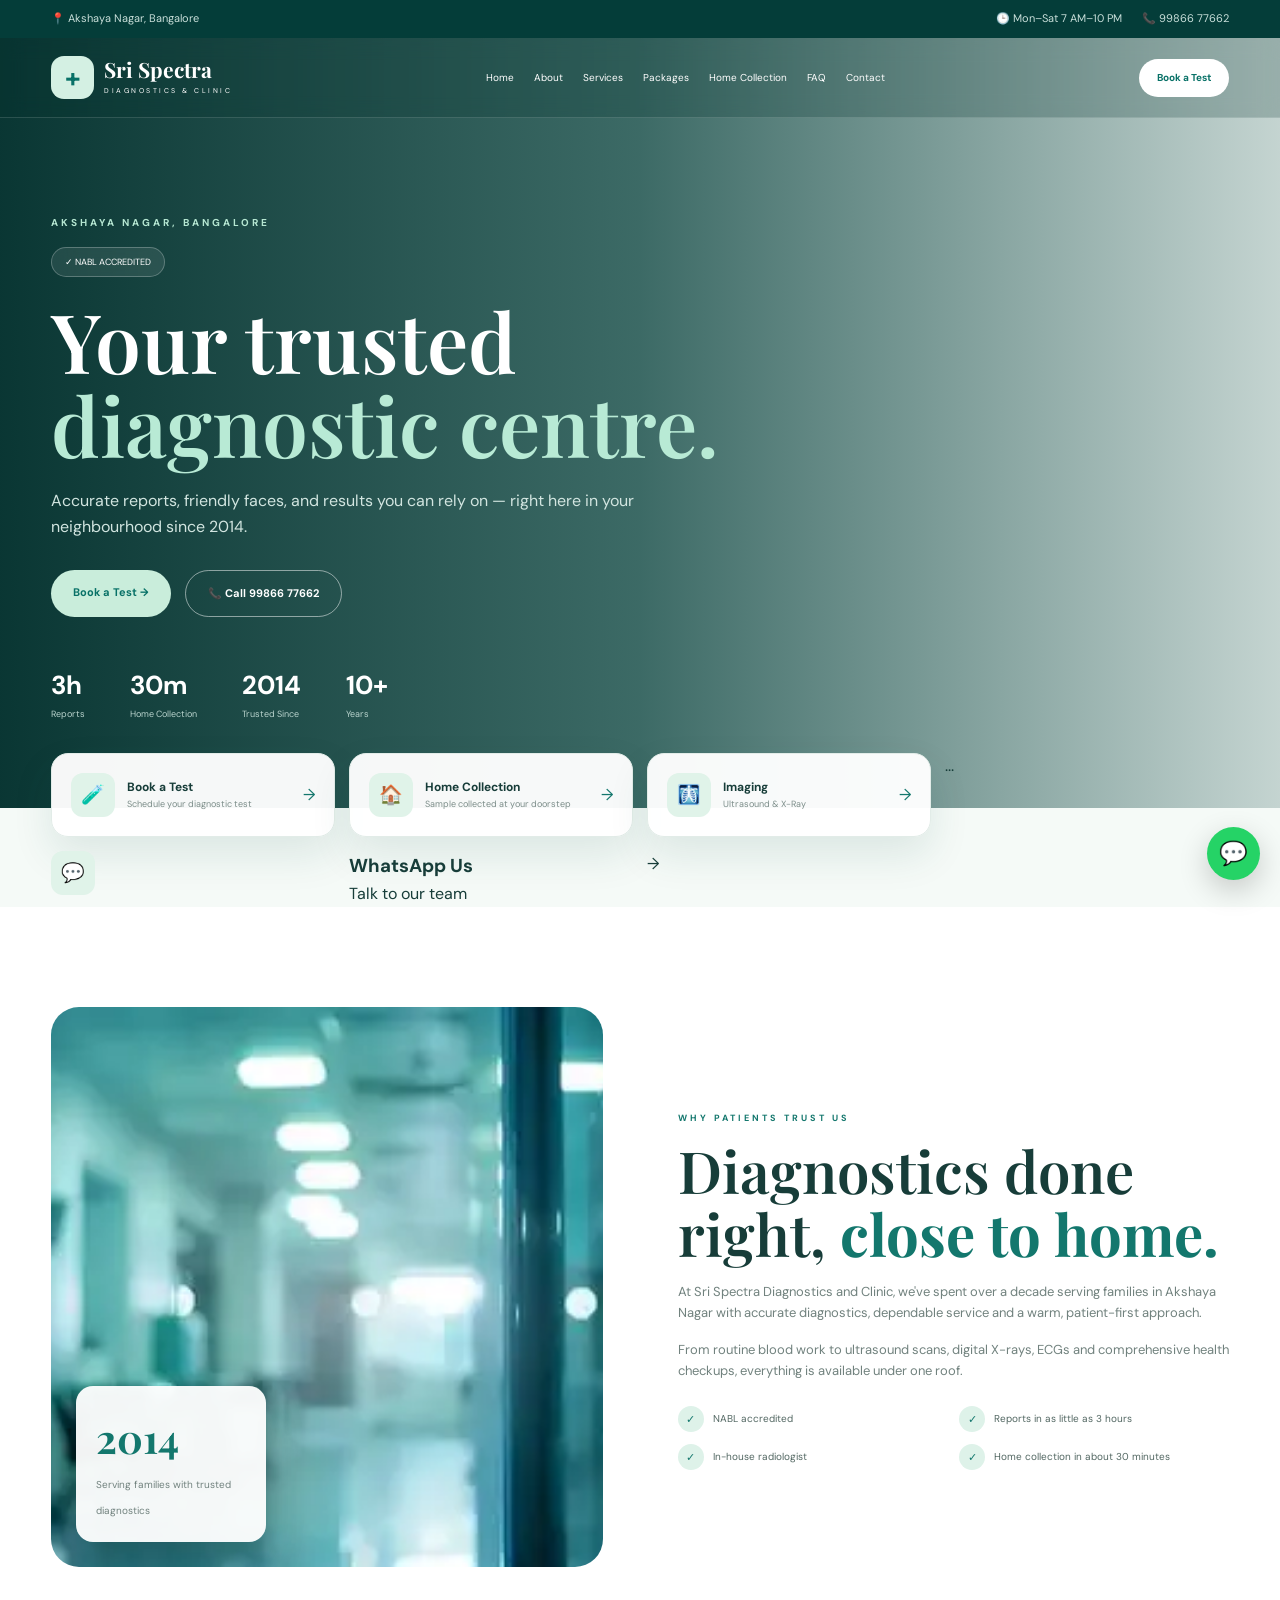
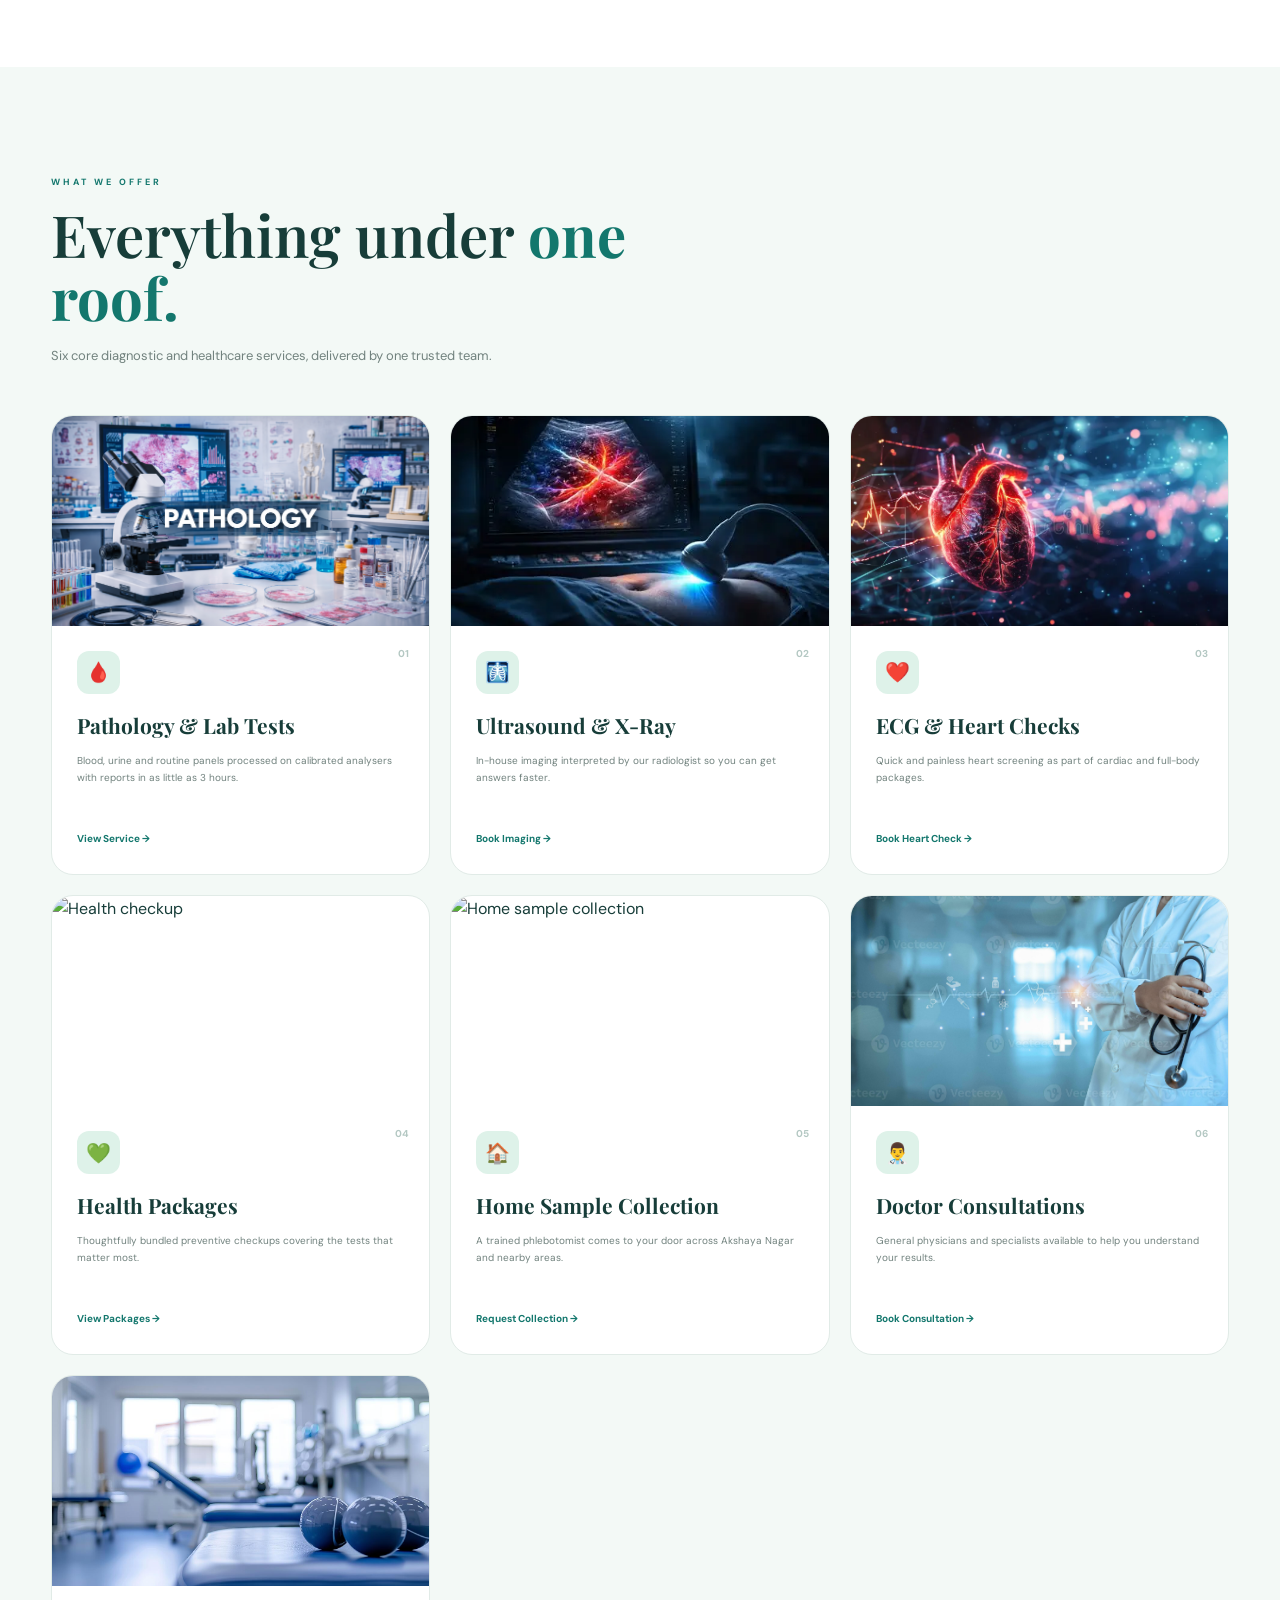
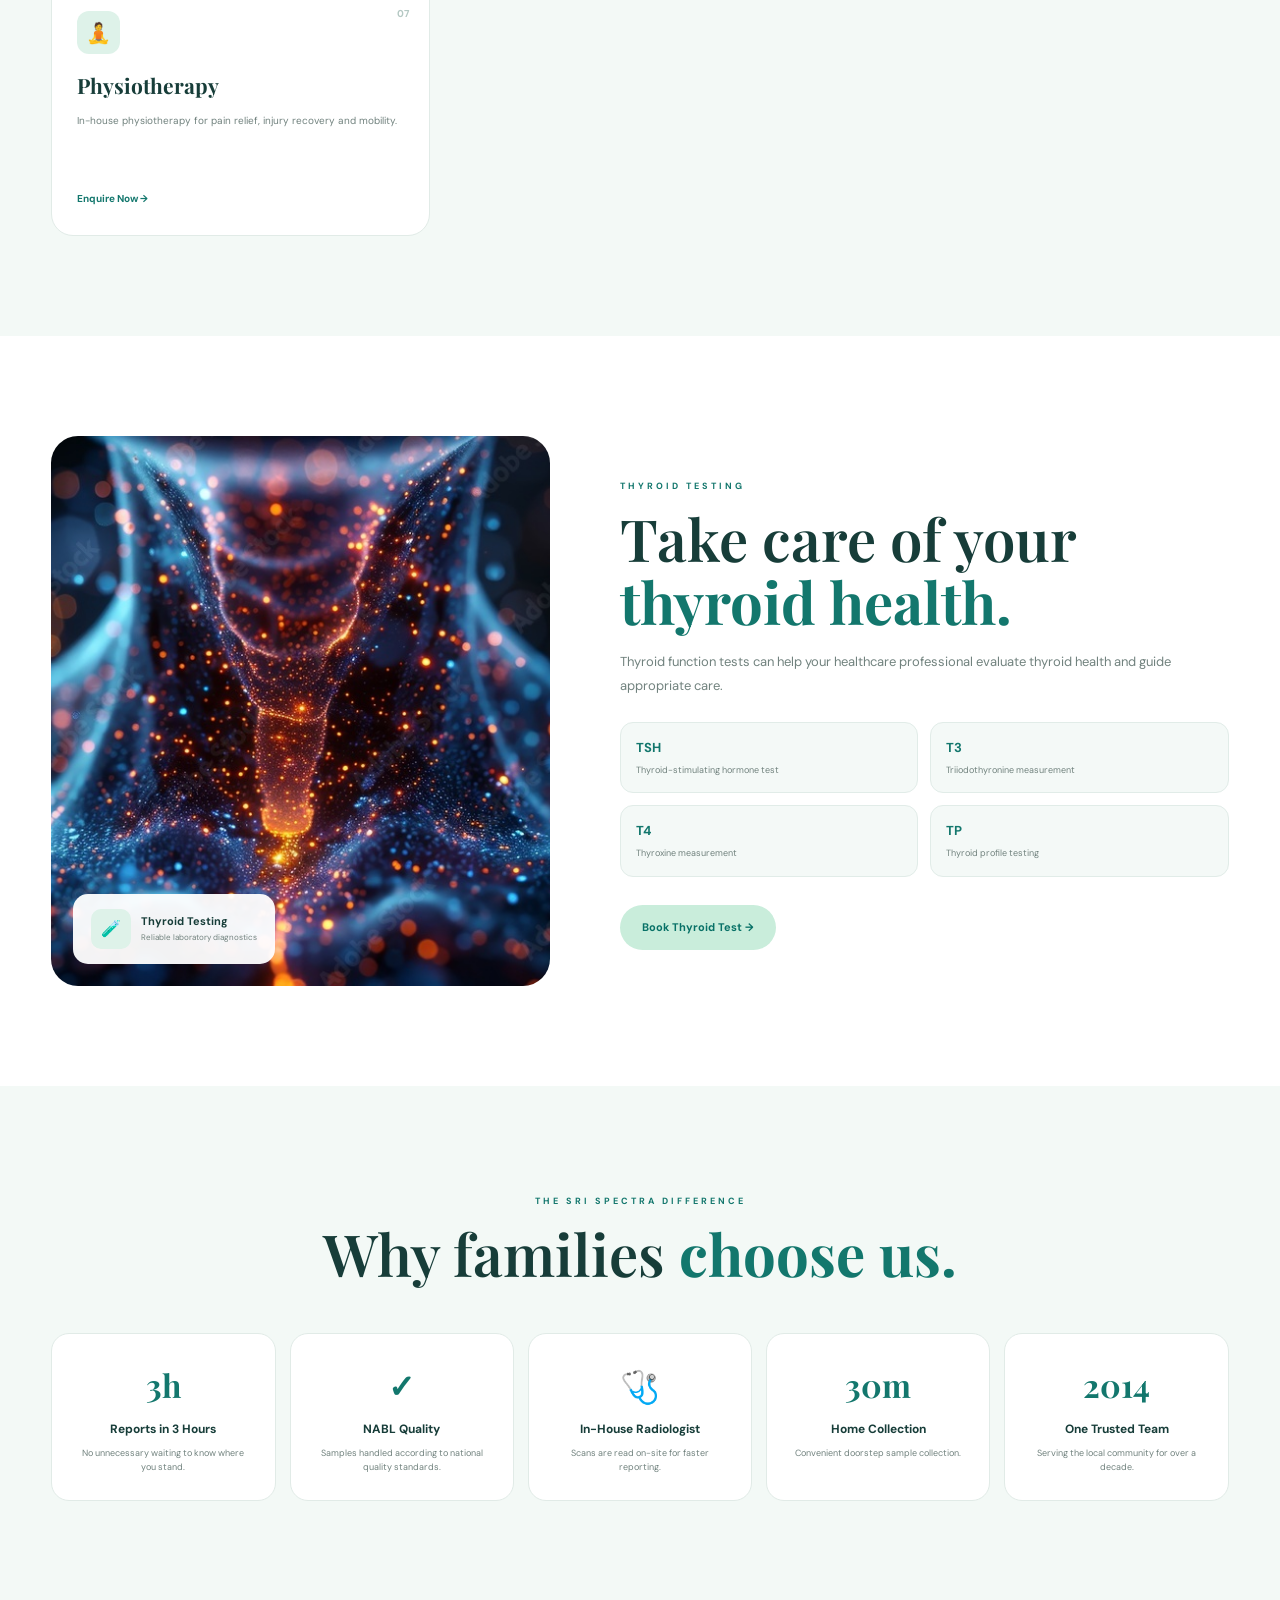
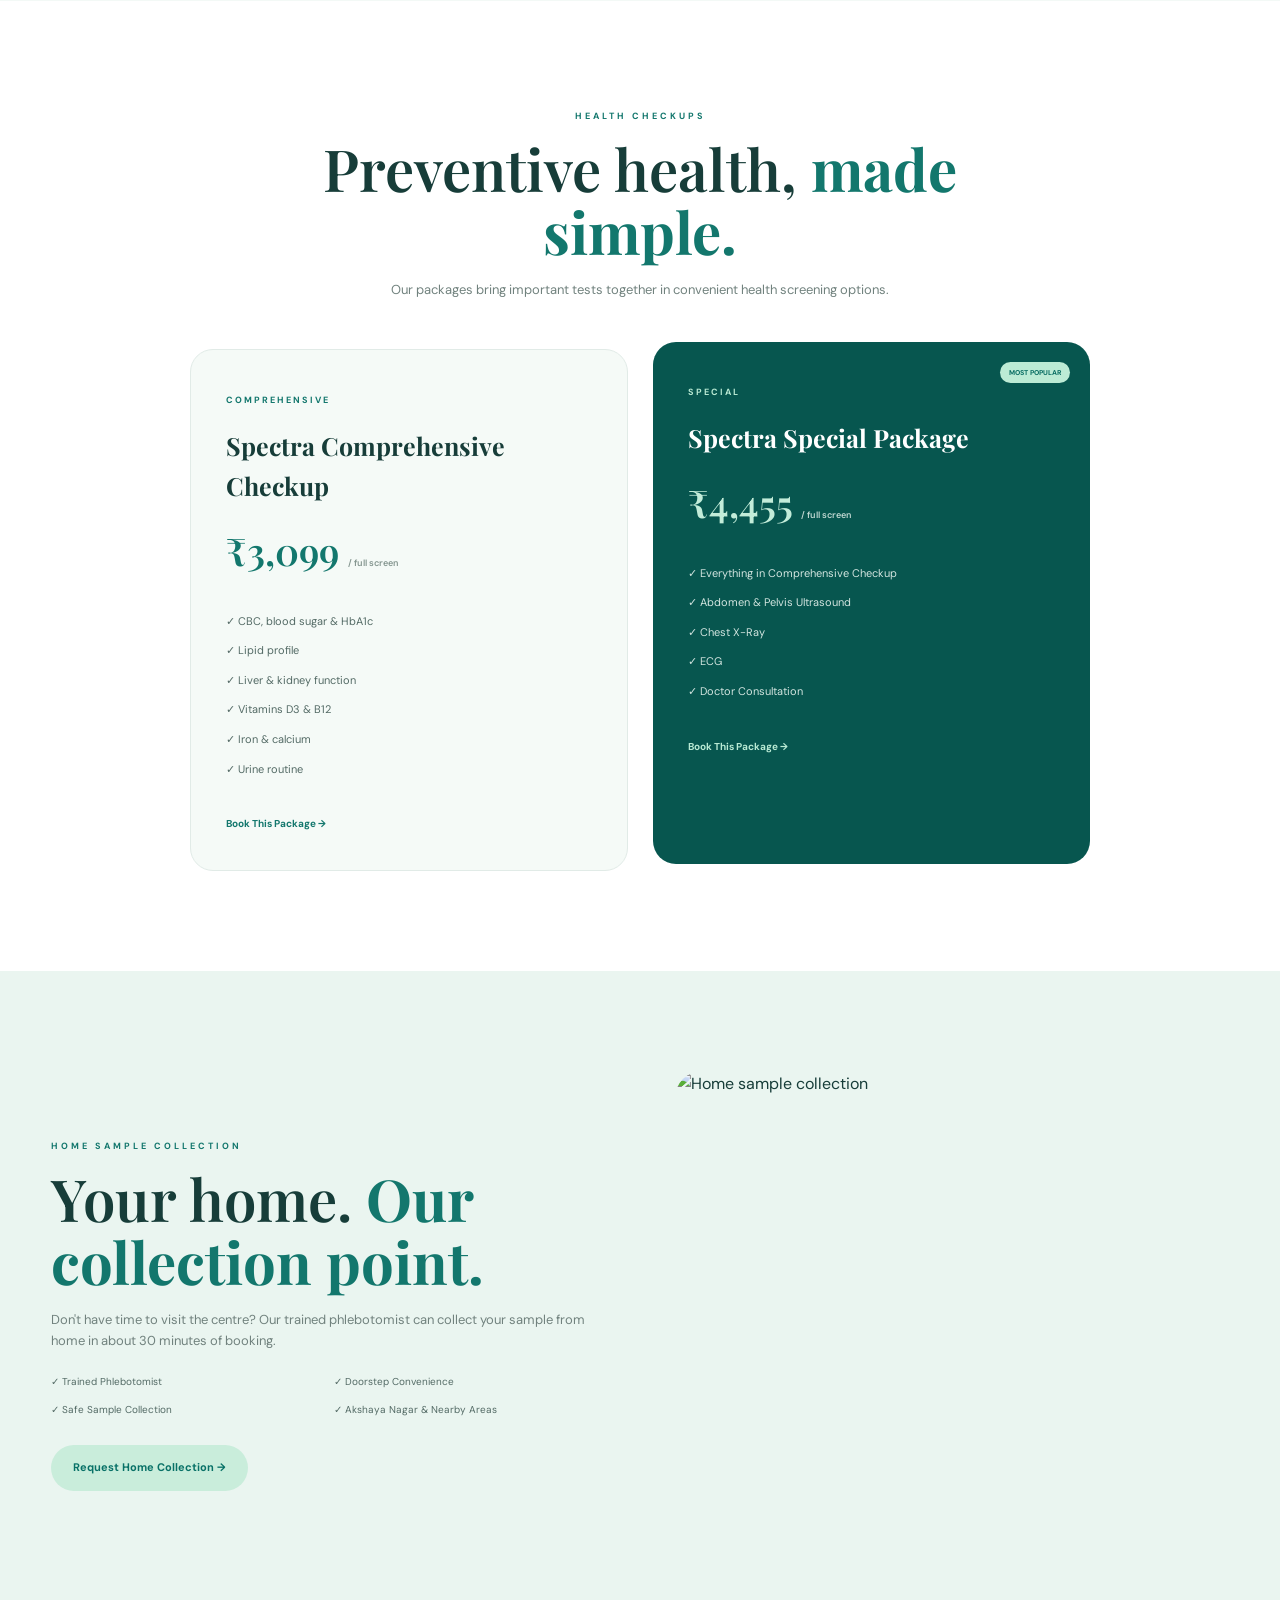
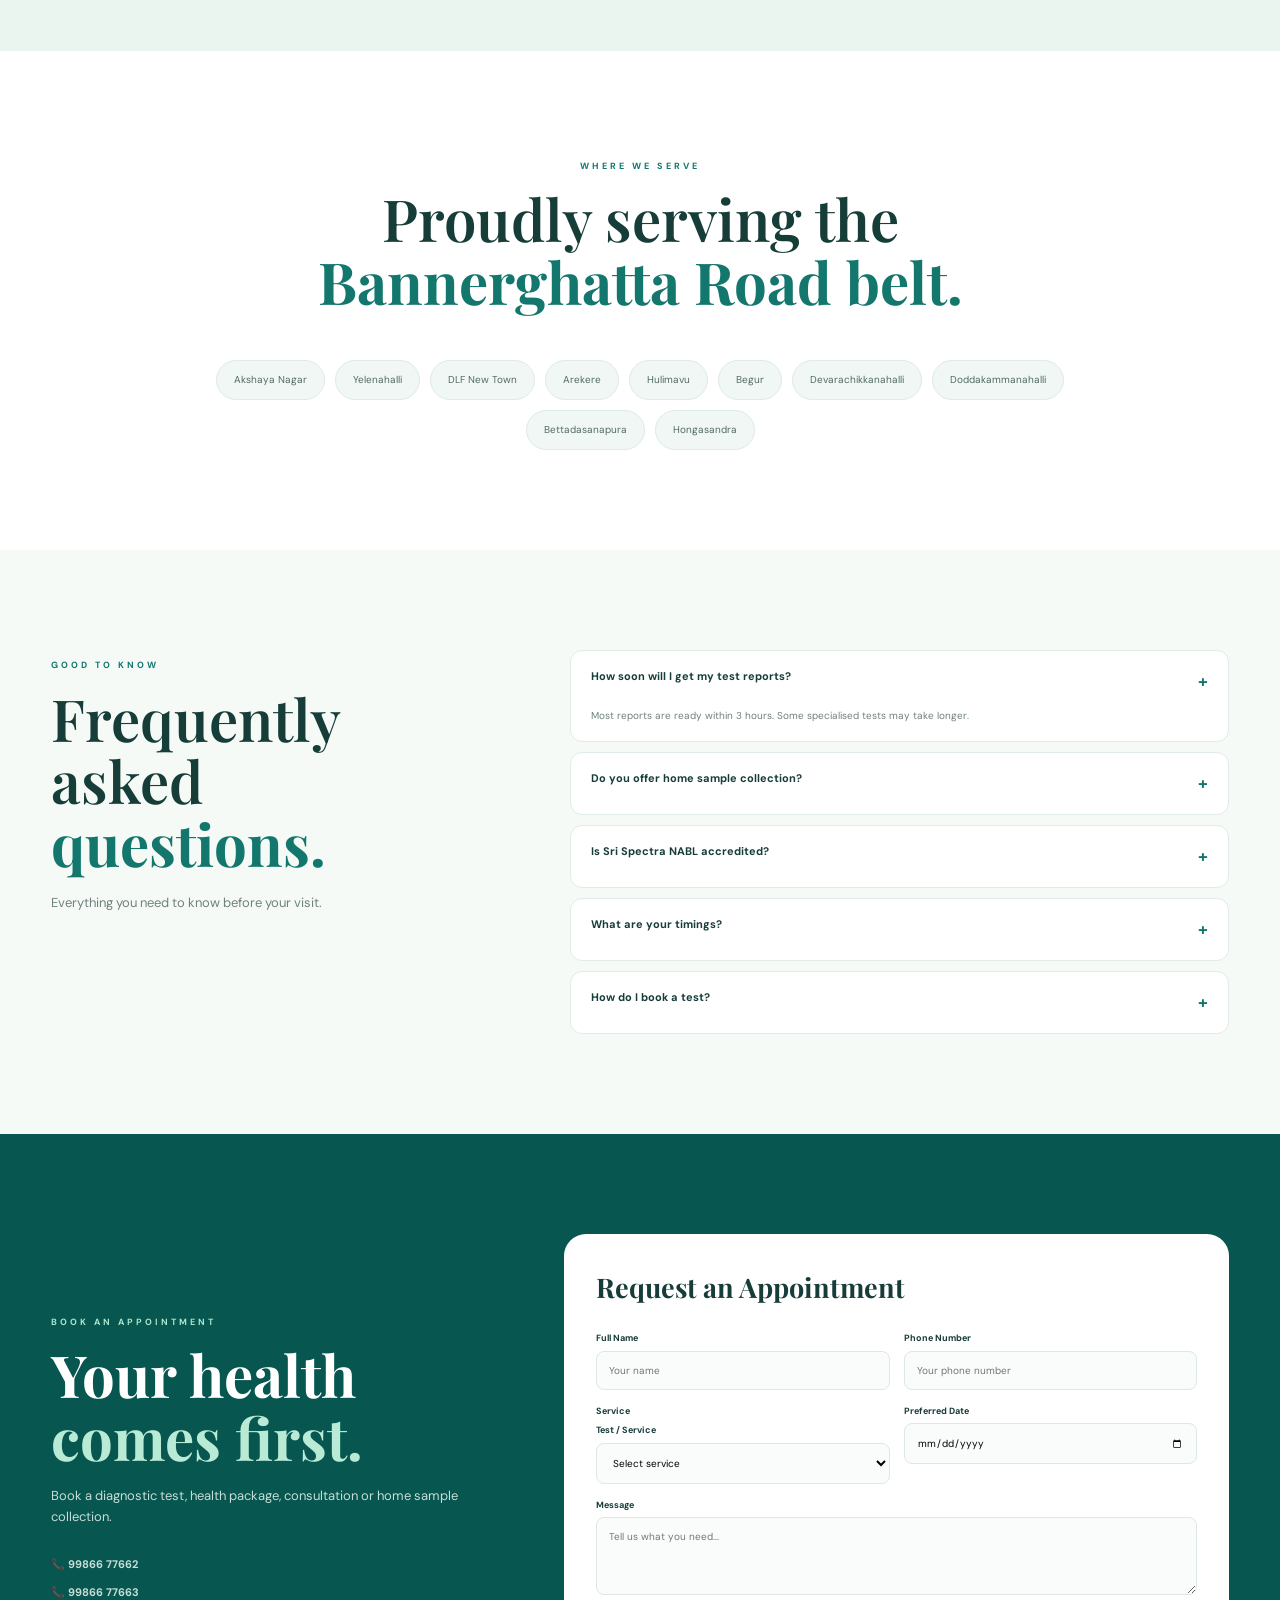
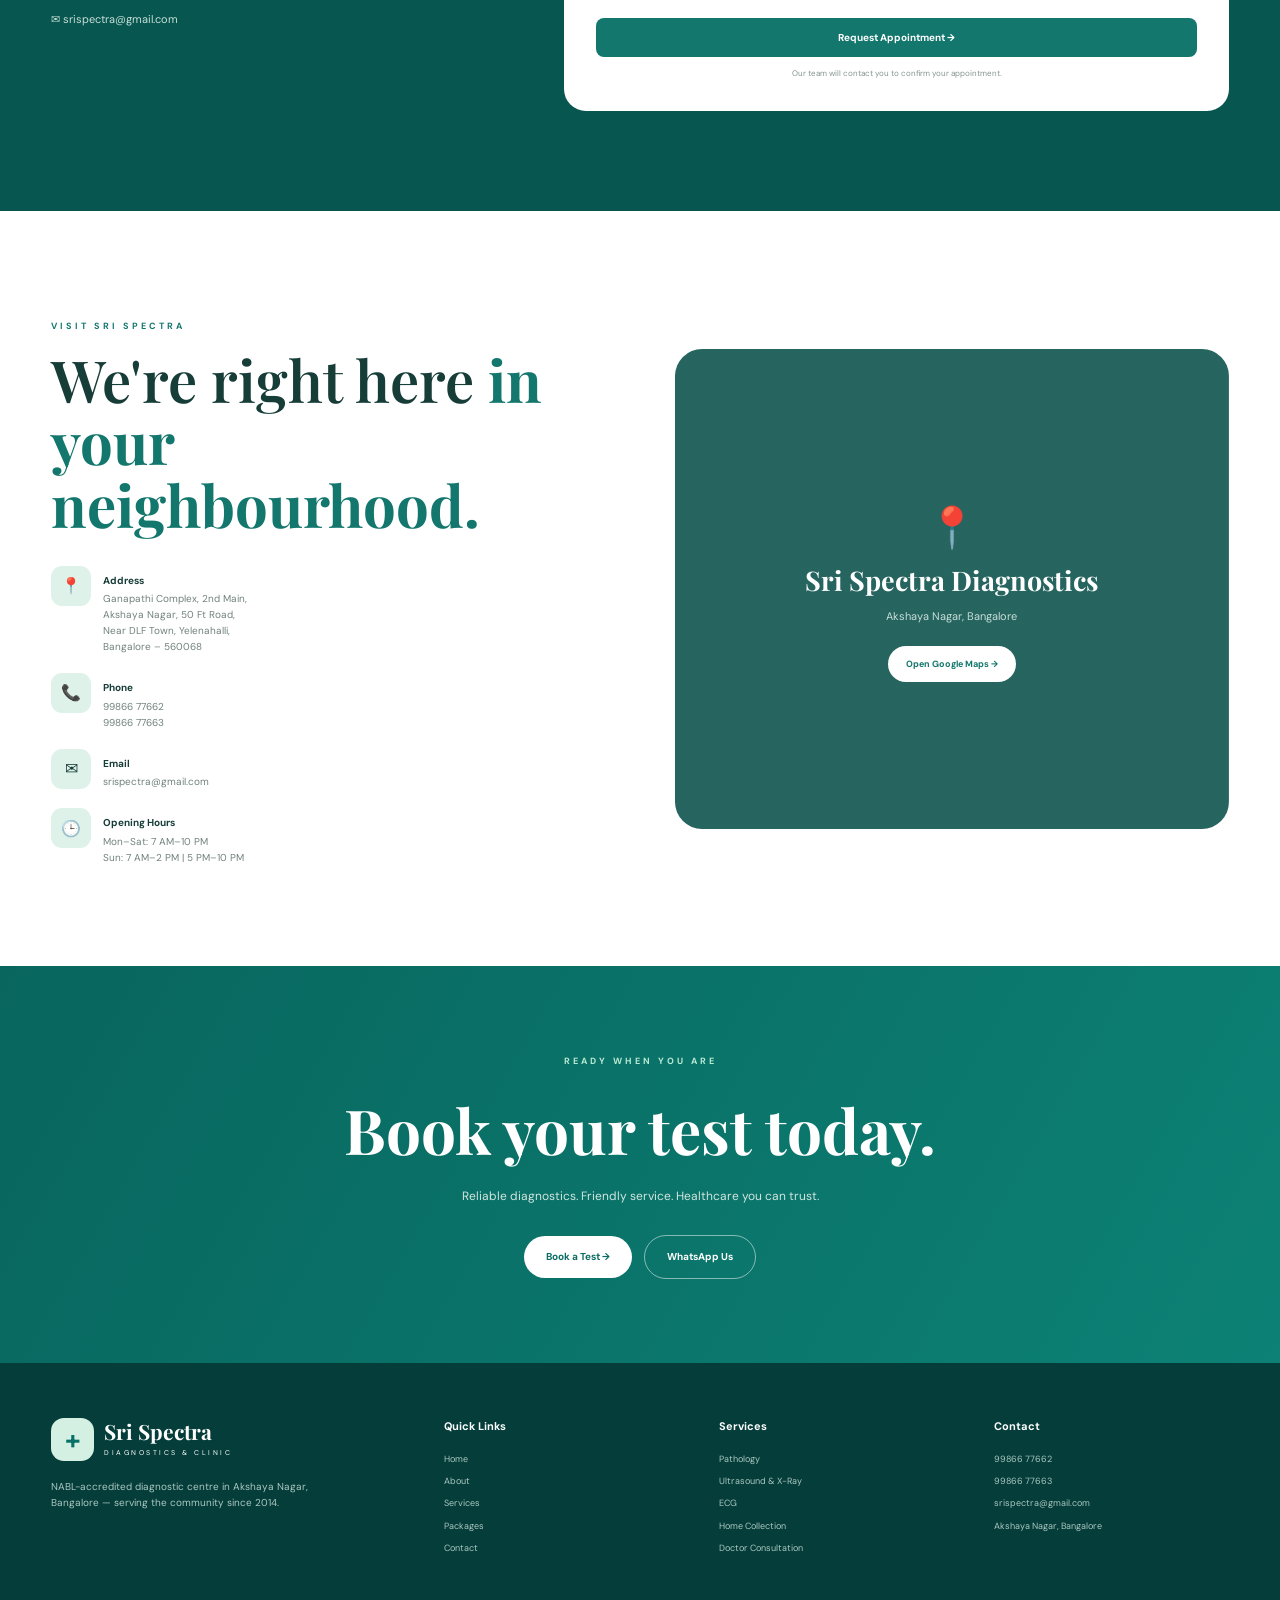
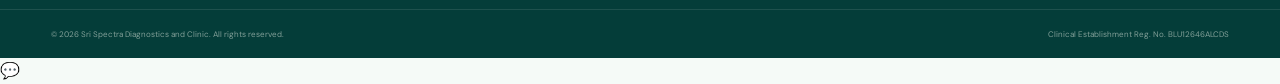
==== index.html @ 2edbfa6a "Add files via upload" ====
<!DOCTYPE html>
<html lang="en">

<head>
    <meta charset="UTF-8">
    <meta name="viewport" content="width=device-width, initial-scale=1.0">

    <title>Sri Spectra Diagnostics & Clinic | Akshaya Nagar</title>

    <meta name="description"
        content="Sri Spectra Diagnostics & Clinic - NABL accredited diagnostic centre in Akshaya Nagar, Bangalore. Pathology, ultrasound, X-ray, ECG, health packages and home sample collection.">

    <link rel="stylesheet" href="style.css">

    <link rel="preconnect" href="https://fonts.googleapis.com">
    <link rel="preconnect" href="https://fonts.gstatic.com" crossorigin>

    <link href="https://fonts.googleapis.com/css2?family=DM+Sans:wght@400;500;600;700&family=Playfair+Display:wght@500;600;700&display=swap"
        rel="stylesheet">
</head>

<body>


<!-- =====================================================
     TOP BAR
===================================================== -->

<div class="topbar">

    <div class="container topbar-inner">

        <span>📍 Akshaya Nagar, Bangalore</span>

        <div>
            <span>🕒 Mon–Sat 7 AM–10 PM</span>
            <a href="tel:9986677662">📞 99866 77662</a>
        </div>

    </div>

</div>


<!-- =====================================================
     NAVBAR
===================================================== -->

<header class="navbar">

    <div class="container nav-inner">

        <a href="#home" class="logo">

            <div class="logo-mark">
                +
            </div>

            <div class="logo-text">
                <strong>Sri Spectra</strong>
                <span>DIAGNOSTICS & CLINIC</span>
            </div>

        </a>


        <nav>

            <a href="index.html">Home</a>
            <a href="about.html">About</a>
            <a href="service.html">Services</a>
            <a href="package.html">Packages</a>
            <a href="collection.html">Home Collection</a>
            <a href="faq.html">FAQ</a>
            <a href="contact.html">Contact</a>

        </nav>


        <a href="#booking" class="nav-btn">
            Book a Test
        </a>

    </div>

</header>


<!-- =====================================================
     HERO
===================================================== -->

<section class="hero" id="home">

    <div class="hero-bg"></div>

    <div class="container hero-inner">

        <div class="hero-content">

            <span class="hero-location">
                AKSHAYA NAGAR, BANGALORE
            </span>

            <div class="trust-badge">
                ✓ NABL ACCREDITED
            </div>

            <h1>
                Your trusted
                <span>diagnostic centre.</span>
            </h1>

            <p>
                Accurate reports, friendly faces, and results you
                can rely on — right here in your neighbourhood since 2014.
            </p>


            <div class="hero-actions">

                <a href="#booking" class="btn-primary">
                    Book a Test →
                </a>

                <a href="tel:9986677662" class="btn-outline">
                    📞 Call 99866 77662
                </a>

            </div>


            <div class="hero-highlights">

                <div>
                    <strong>3h</strong>
                    <span>Reports</span>
                </div>

                <div>
                    <strong>30m</strong>
                    <span>Home Collection</span>
                </div>

                <div>
                    <strong>2014</strong>
                    <span>Trusted Since</span>
                </div>

                <div>
                    <strong>10+</strong>
                    <span>Years</span>
                </div>

            </div>

        </div>

    </div>

</section>


<!-- =====================================================
     QUICK ACTIONS
===================================================== -->

<section class="quick-section">

    <div class="container quick-grid">

        <a href="#booking" class="quick-card">

            <div class="quick-icon">🧪</div>

            <div>
                <h3>Book a Test</h3>
                <p>Schedule your diagnostic test</p>
            </div>

            <span>→</span>

        </a>


        <a href="#collection" class="quick-card">

            <div class="quick-icon">🏠</div>

            <div>
                <h3>Home Collection</h3>
                <p>Sample collected at your doorstep</p>
            </div>

            <span>→</span>

        </a>


        <a href="#services" class="quick-card">

            <div class="quick-icon">🩻</div>

            <div>
                <h3>Imaging</h3>
                <p>Ultrasound & X-Ray</p>
            </div>

            <span>→</span>

        </a>


        <a
          href="..."target="_blank"rel="noopener noreferrer"aria-label="Contact us">
             <span>...</span>
            </a>

            <div class="quick-icon">💬</div>

            <div>
                <h3>WhatsApp Us</h3>
                <p>Talk to our team</p>
            </div>

            <span>→</span>

        </a>

    </div>

</section>


<!-- =====================================================
     ABOUT
===================================================== -->

<section class="section about" id="about">

    <div class="container about-grid">

        <div class="about-image">

            <img
                src="img0.jpg"
                alt="Sri Spectra Diagnostics">

            <div class="floating-card">

                <strong>2014</strong>

                <span>
                    Serving families
                    with trusted diagnostics
                </span>

            </div>

        </div>


        <div class="about-content">

            <span class="eyebrow">
                WHY PATIENTS TRUST US
            </span>

            <h2>
                Diagnostics done right,
                <strong>close to home.</strong>
            </h2>

            <p>
                At Sri Spectra Diagnostics and Clinic, we've spent
                over a decade serving families in Akshaya Nagar with
                accurate diagnostics, dependable service and a warm,
                patient-first approach.
            </p>

            <p>
                From routine blood work to ultrasound scans, digital
                X-rays, ECGs and comprehensive health checkups,
                everything is available under one roof.
            </p>


            <div class="about-points">

                <div>
                    <span>✓</span>
                    <p>NABL accredited</p>
                </div>

                <div>
                    <span>✓</span>
                    <p>Reports in as little as 3 hours</p>
                </div>

                <div>
                    <span>✓</span>
                    <p>In-house radiologist</p>
                </div>

                <div>
                    <span>✓</span>
                    <p>Home collection in about 30 minutes</p>
                </div>

            </div>

        </div>

    </div>

</section>


<!-- =====================================================
     SERVICES
===================================================== -->

<section class="section services" id="services">

    <div class="container">

        <div class="section-heading">

            <span class="eyebrow">
                WHAT WE OFFER
            </span>

            <h2>
                Everything under
                <strong>one roof.</strong>
            </h2>

            <p>
                Six core diagnostic and healthcare services,
                delivered by one trusted team.
            </p>

        </div>


        <div class="service-grid">


            <!-- PATHOLOGY -->

            <article class="service-card">

                <div class="service-image">

                    <img
                        src="img1.jpg"
                        alt="Pathology laboratory">

                </div>

                <div class="service-body">

                    <span class="service-number">01</span>

                    <div class="service-icon">🩸</div>

                    <h3>Pathology & Lab Tests</h3>

                    <p>
                        Blood, urine and routine panels processed
                        on calibrated analysers with reports in
                        as little as 3 hours.
                    </p>

                    <a href="pathology.html">
                        View Service →
                    </a>

                </div>

            </article>


            <!-- ULTRASOUND -->

            <article class="service-card">

                <div class="service-image">

                    <img
                        src="img2.jpg"
                        alt="Ultrasound diagnostic imaging">

                </div>

                <div class="service-body">

                    <span class="service-number">02</span>

                    <div class="service-icon">🩻</div>

                    <h3>Ultrasound & X-Ray</h3>

                    <p>
                        In-house imaging interpreted by our
                        radiologist so you can get answers faster.
                    </p>

                    <a href="ultasound.html">
                        Book Imaging →
                    </a>

                </div>

            </article>


            <!-- ECG -->

            <article class="service-card">

                <div class="service-image">

                    <img
                    src="img3.jpg"
                        alt="ECG and heart check">

                </div>

                <div class="service-body">

                    <span class="service-number">03</span>

                    <div class="service-icon">❤️</div>

                    <h3>ECG & Heart Checks</h3>

                    <p>
                        Quick and painless heart screening as part
                        of cardiac and full-body packages.
                    </p>

                    <a href="ecg.html">
                        Book Heart Check →
                    </a>

                </div>

            </article>


            <!-- HEALTH PACKAGES -->

            <article class="service-card">

                <div class="service-image">

                    <img
                        src="https://images.unsplash.com/photo-1505751172876-fa1923c5c528?auto=format&fit=crop&w=900&q=85"
                        alt="Health checkup">

                </div>

                <div class="service-body">

                    <span class="service-number">04</span>

                    <div class="service-icon">💚</div>

                    <h3>Health Packages</h3>

                    <p>
                        Thoughtfully bundled preventive checkups
                        covering the tests that matter most.
                    </p>

                    <a href="#booking">
                        View Packages →
                    </a>

                </div>

            </article>


            <!-- HOME COLLECTION -->

            <article class="service-card">

                <div class="service-image">

                    <img
                        src="https://images.unsplash.com/photo-1584982751601-97dcc096659c?auto=format&fit=crop&w=900&q=85"
                        alt="Home sample collection">

                </div>

                <div class="service-body">

                    <span class="service-number">05</span>

                    <div class="service-icon">🏠</div>

                    <h3>Home Sample Collection</h3>

                    <p>
                        A trained phlebotomist comes to your door
                        across Akshaya Nagar and nearby areas.
                    </p>

                    <a href="#collection">
                        Request Collection →
                    </a>

                </div>

            </article>


            <!-- CONSULTATION -->

            <article class="service-card">

                <div class="service-image">

                    <img
                        src="img5.jpg"
                        alt="Doctor consultation">

                </div>

                <div class="service-body">

                    <span class="service-number">06</span>

                    <div class="service-icon">👨‍⚕️</div>

                    <h3>Doctor Consultations</h3>

                    <p>
                        General physicians and specialists available
                        to help you understand your results.
                    </p>

                    <a href="consultation.html">
                        Book Consultation →
                    </a>

                </div>

            </article>


            <!-- PHYSIOTHERAPY -->

            <article class="service-card">

                <div class="service-image">

                    <img
                        src="img4.jpg"
                        alt="Physiotherapy">

                </div>

                <div class="service-body">

                    <span class="service-number">07</span>

                    <div class="service-icon">🧘</div>

                    <h3>Physiotherapy</h3>

                    <p>
                        In-house physiotherapy for pain relief,
                        injury recovery and mobility.
                    </p>

                    <a href="Physiotherapy.html">
                        Enquire Now →
                    </a>

                </div>

            </article>

        </div>

    </div>

</section>


<!-- =====================================================
     THYROID
===================================================== -->

<section class="section thyroid">

    <div class="container thyroid-grid">

        <div class="thyroid-image">

            <img
                src="img7.jpg"
                alt="Thyroid blood test">

            <div class="thyroid-floating">
                <span>🧪</span>
                <div>
                    <strong>Thyroid Testing</strong>
                    <small>Reliable laboratory diagnostics</small>
                </div>
            </div>

        </div>


        <div class="thyroid-content">

            <span class="eyebrow">
                THYROID TESTING
            </span>

            <h2>
                Take care of your
                <strong>thyroid health.</strong>
            </h2>

            <p>
                Thyroid function tests can help your healthcare
                professional evaluate thyroid health and guide
                appropriate care.
            </p>


            <div class="thyroid-cards">

                <div>
                    <span>TSH</span>
                    <p>Thyroid-stimulating hormone test</p>
                </div>

                <div>
                    <span>T3</span>
                    <p>Triiodothyronine measurement</p>
                </div>

                <div>
                    <span>T4</span>
                    <p>Thyroxine measurement</p>
                </div>

                <div>
                    <span>TP</span>
                    <p>Thyroid profile testing</p>
                </div>

            </div>


            <a href="thyorid.html" class="btn-primary">
                Book Thyroid Test →
            </a>

        </div>

    </div>

</section>


<!-- =====================================================
     DIFFERENCE
===================================================== -->

<section class="section difference">

    <div class="container">

        <div class="section-heading center">

            <span class="eyebrow">
                THE SRI SPECTRA DIFFERENCE
            </span>

            <h2>
                Why families
                <strong>choose us.</strong>
            </h2>

        </div>


        <div class="difference-grid">

            <div class="difference-card">

                <strong>3h</strong>

                <h3>Reports in 3 Hours</h3>

                <p>
                    No unnecessary waiting to know where you stand.
                </p>

            </div>


            <div class="difference-card">

                <strong>✓</strong>

                <h3>NABL Quality</h3>

                <p>
                    Samples handled according to national
                    quality standards.
                </p>

            </div>


            <div class="difference-card">

                <strong>🩺</strong>

                <h3>In-House Radiologist</h3>

                <p>
                    Scans are read on-site for faster reporting.
                </p>

            </div>


            <div class="difference-card">

                <strong>30m</strong>

                <h3>Home Collection</h3>

                <p>
                    Convenient doorstep sample collection.
                </p>

            </div>


            <div class="difference-card">

                <strong>2014</strong>

                <h3>One Trusted Team</h3>

                <p>
                    Serving the local community for over a decade.
                </p>

            </div>

        </div>

    </div>

</section>


<!-- =====================================================
     PACKAGES
===================================================== -->

<section class="section packages" id="packages">

    <div class="container">

        <div class="section-heading center">

            <span class="eyebrow">
                HEALTH CHECKUPS
            </span>

            <h2>
                Preventive health,
                <strong>made simple.</strong>
            </h2>

            <p>
                Our packages bring important tests together
                in convenient health screening options.
            </p>

        </div>


        <div class="package-grid">


            <!-- PACKAGE 1 -->

            <div class="package-card">

                <span class="package-tag">
                    COMPREHENSIVE
                </span>

                <h3>
                    Spectra Comprehensive Checkup
                </h3>

                <div class="price">
                    ₹3,099
                    <small>/ full screen</small>
                </div>


                <ul>

                    <li>✓ CBC, blood sugar & HbA1c</li>
                    <li>✓ Lipid profile</li>
                    <li>✓ Liver & kidney function</li>
                    <li>✓ Vitamins D3 & B12</li>
                    <li>✓ Iron & calcium</li>
                    <li>✓ Urine routine</li>

                </ul>


                <a href="#booking">
                    Book This Package →
                </a>

            </div>


            <!-- PACKAGE 2 -->

            <div class="package-card featured">

                <span class="popular">
                    MOST POPULAR
                </span>

                <span class="package-tag">
                    SPECIAL
                </span>

                <h3>
                    Spectra Special Package
                </h3>

                <div class="price">
                    ₹4,455
                    <small>/ full screen</small>
                </div>


                <ul>

                    <li>✓ Everything in Comprehensive Checkup</li>
                    <li>✓ Abdomen & Pelvis Ultrasound</li>
                    <li>✓ Chest X-Ray</li>
                    <li>✓ ECG</li>
                    <li>✓ Doctor Consultation</li>

                </ul>


                <a href="#booking">
                    Book This Package →
                </a>

            </div>

        </div>

    </div>

</section>


<!-- =====================================================
     HOME COLLECTION
===================================================== -->

<section class="section collection" id="collection">

    <div class="container collection-grid">

        <div class="collection-content">

            <span class="eyebrow">
                HOME SAMPLE COLLECTION
            </span>

            <h2>
                Your home.
                <strong>Our collection point.</strong>
            </h2>

            <p>
                Don't have time to visit the centre?
                Our trained phlebotomist can collect your sample
                from home in about 30 minutes of booking.
            </p>


            <div class="collection-features">

                <span>✓ Trained Phlebotomist</span>
                <span>✓ Doorstep Convenience</span>
                <span>✓ Safe Sample Collection</span>
                <span>✓ Akshaya Nagar & Nearby Areas</span>

            </div>


            <a href="#booking" class="btn-primary">
                Request Home Collection →
            </a>

        </div>


        <div class="collection-image">

            <img
                src="https://images.unsplash.com/photo-1584982751601-97dcc096659c?auto=format&fit=crop&w=1200&q=85"
                alt="Home sample collection">

        </div>

    </div>

</section>


<!-- =====================================================
     AREAS
===================================================== -->

<section class="section areas">

    <div class="container">

        <div class="section-heading center">

            <span class="eyebrow">
                WHERE WE SERVE
            </span>

            <h2>
                Proudly serving the
                <strong>Bannerghatta Road belt.</strong>
            </h2>

        </div>


        <div class="areas-grid">

            <span>Akshaya Nagar</span>
            <span>Yelenahalli</span>
            <span>DLF New Town</span>
            <span>Arekere</span>
            <span>Hulimavu</span>
            <span>Begur</span>
            <span>Devarachikkanahalli</span>
            <span>Doddakammanahalli</span>
            <span>Bettadasanapura</span>
            <span>Hongasandra</span>

        </div>

    </div>

</section>


<!-- =====================================================
     FAQ
===================================================== -->

<section class="section faq" id="faq">

    <div class="container faq-grid">

        <div>

            <span class="eyebrow">
                GOOD TO KNOW
            </span>

            <h2>
                Frequently asked
                <strong>questions.</strong>
            </h2>

            <p>
                Everything you need to know before your visit.
            </p>

        </div>


        <div class="faq-list">

            <details open>

                <summary>
                    How soon will I get my test reports?
                    <span>+</span>
                </summary>

                <p>
                    Most reports are ready within 3 hours.
                    Some specialised tests may take longer.
                </p>

            </details>


            <details>

                <summary>
                    Do you offer home sample collection?
                    <span>+</span>
                </summary>

                <p>
                    Yes. A trained phlebotomist can collect samples
                    at home across Akshaya Nagar and nearby areas.
                </p>

            </details>


            <details>

                <summary>
                    Is Sri Spectra NABL accredited?
                    <span>+</span>
                </summary>

                <p>
                    Yes. Sri Spectra is NABL accredited and follows
                    national quality and competence standards.
                </p>

            </details>


            <details>

                <summary>
                    What are your timings?
                    <span>+</span>
                </summary>

                <p>
                    Monday to Saturday: 7 AM to 10 PM.
                    Sunday: 7 AM to 2 PM and 5 PM to 10 PM.
                </p>

            </details>


            <details>

                <summary>
                    How do I book a test?
                    <span>+</span>
                </summary>

                <p>
                    Call or WhatsApp 99866 77662, or use the
                    appointment form on this website.
                </p>

            </details>

        </div>

    </div>

</section>


<!-- =====================================================
     BOOKING
===================================================== -->

<section class="section booking" id="booking">

    <div class="container booking-grid">

        <div class="booking-info">

            <span class="eyebrow">
                BOOK AN APPOINTMENT
            </span>

            <h2>
                Your health
                <strong>comes first.</strong>
            </h2>

            <p>
                Book a diagnostic test, health package,
                consultation or home sample collection.
            </p>


            <div class="booking-contact">

                <p>📞 <strong>99866 77662</strong></p>

                <p>📞 <strong>99866 77663</strong></p>

                <p>✉ srispectra@gmail.com</p>

            </div>

        </div>


        <form class="booking-form">

            <h3>
                Request an Appointment
            </h3>


            <div class="form-row">

                <div>
                    <label>Full Name</label>
                    <input
                        type="text"
                        placeholder="Your name"
                        required>
                </div>

                <div>
                    <label>Phone Number</label>
                    <input
                        type="tel"
                        placeholder="Your phone number"
                        required>
                </div>

            </div>


            <div class="form-row">

                <div>
                    <label>Service</label>

                   <label for="testService">Test / Service</label>

<select id="testService" name="testService" required>
    <option value="">Select service</option>
    <option>Blood Test</option>
    <option>Thyroid Test</option>
    <option>Diabetes Test</option>
    <option>Health Checkup</option>
    <option>Home Collection</option>
</select> 

                </div>


                <div>
                    <label for="preferredDate">Preferred Date</label>

                     <input
                           type="date"
                           id="preferredDate"
                            name="preferredDate">

                </div>

            </div>


            <label>Message</label>

            <textarea
                rows="4"
                placeholder="Tell us what you need..."></textarea>


            <button type="submit">
                Request Appointment →
            </button>


            <small>
                Our team will contact you to confirm your appointment.
            </small>

        </form>

    </div>

</section>


<!-- =====================================================
     CONTACT
===================================================== -->

<section class="section contact" id="contact">

    <div class="container contact-grid">

        <div>

            <span class="eyebrow">
                VISIT SRI SPECTRA
            </span>

            <h2>
                We're right here
                <strong>in your neighbourhood.</strong>
            </h2>


            <div class="contact-list">

                <div>

                    <span>📍</span>

                    <div>

                        <strong>Address</strong>

                        <p>
                            Ganapathi Complex, 2nd Main,<br>
                            Akshaya Nagar, 50 Ft Road,<br>
                            Near DLF Town, Yelenahalli,<br>
                            Bangalore – 560068
                        </p>

                    </div>

                </div>


                <div>

                    <span>📞</span>

                    <div>

                        <strong>Phone</strong>

                        <p>
                            99866 77662<br>
                            99866 77663
                        </p>

                    </div>

                </div>


                <div>

                    <span>✉</span>

                    <div>

                        <strong>Email</strong>

                        <p>
                            srispectra@gmail.com
                        </p>

                    </div>

                </div>


                <div>

                    <span>🕒</span>

                    <div>

                        <strong>Opening Hours</strong>

                        <p>
                            Mon–Sat: 7 AM–10 PM<br>
                            Sun: 7 AM–2 PM | 5 PM–10 PM
                        </p>

                    </div>

                </div>

            </div>

        </div>


        <div class="map">

            <div class="map-content">

                <div class="map-pin">
                    📍
                </div>

                <h3>
                    Sri Spectra Diagnostics
                </h3>

                <p>
                    Akshaya Nagar, Bangalore
                </p>

                <a href="..." target="_blank" rel="noopener noreferrer">

                    Open Google Maps →

                </a>

            </div>

        </div>

    </div>

</section>


<!-- =====================================================
     CTA
===================================================== -->

<section class="final-cta">

    <div class="container">

        <span>
            READY WHEN YOU ARE
        </span>

        <h2>
            Book your test today.
        </h2>

        <p>
            Reliable diagnostics. Friendly service.
            Healthcare you can trust.
        </p>


        <div>

            <a href="#booking">
                Book a Test →
            </a>

            
              <a href="..." target="_blank" rel="noopener noreferrer">
                WhatsApp Us

            </a>

        </div>

    </div>

</section>


<!-- =====================================================
     FOOTER
===================================================== -->

<footer>

    <div class="container footer-grid">

        <div>

            <a href="#home" class="logo">

                <div class="logo-mark">
                    +
                </div>

                <div class="logo-text">

                    <strong>Sri Spectra</strong>

                    <span>
                        DIAGNOSTICS & CLINIC
                    </span>

                </div>

            </a>


            <p class="footer-about">
                NABL-accredited diagnostic centre in Akshaya Nagar,
                Bangalore — serving the community since 2014.
            </p>

        </div>


        <div>

            <h4>Quick Links</h4>

            <a href="#home">Home</a>
            <a href="#about">About</a>
            <a href="#services">Services</a>
            <a href="#packages">Packages</a>
            <a href="#contact">Contact</a>

        </div>


        <div>

            <h4>Services</h4>

            <a href="#services">Pathology</a>
            <a href="#services">Ultrasound & X-Ray</a>
            <a href="#services">ECG</a>
            <a href="#collection">Home Collection</a>
            <a href="#services">Doctor Consultation</a>

        </div>


        <div>

            <h4>Contact</h4>

            <p>99866 77662</p>
            <p>99866 77663</p>
            <p>srispectra@gmail.com</p>
            <p>Akshaya Nagar, Bangalore</p>

        </div>

    </div>


    <div class="footer-bottom">

        <div class="container">

            <p>
                © 2026 Sri Spectra Diagnostics and Clinic.
                All rights reserved.
            </p>

            <p>
                Clinical Establishment Reg. No. BLU12646ALCDS
            </p>

        </div>

    </div>

</footer>


<!-- =====================================================
     FLOATING WHATSAPP
===================================================== -->

<a
    href="YOUR_WHATSAPP_LINK"
    target="_blank"
    rel="noopener noreferrer"
    class="whatsapp"
    aria-label="Contact us on WhatsApp">
    💬
</a>

    💬

</a>


</body>

</html>
---- style.css ----
/* =====================================================
   RESET
===================================================== */

* {
    margin: 0;
    padding: 0;
    box-sizing: border-box;
}

html {
    scroll-behavior: smooth;
}

body {
    font-family: "DM Sans", sans-serif;
    color: #173d39;
    background: #f5faf7;
    line-height: 1.6;
}

img {
    width: 100%;
    display: block;
}

a {
    text-decoration: none;
    color: inherit;
}

button,
input,
textarea,
select {
    font-family: inherit;
}

.container {
    width: min(1180px, 92%);
    margin: auto;
}

.section {
    padding: 100px 0;
}


/* =====================================================
   TOP BAR
===================================================== */

.topbar {
    background: #043d39;
    color: #c9dfda;

    font-size: 11px;
}

.topbar-inner {
    min-height: 38px;

    display: flex;
    justify-content: space-between;
    align-items: center;
}

.topbar-inner div {
    display: flex;
    gap: 20px;
}

.topbar a:hover {
    color: white;
}


/* =====================================================
   NAVBAR
===================================================== */

.navbar {
    position: absolute;

    top: 38px;
    left: 0;

    width: 100%;

    z-index: 100;

    padding: 18px 0;

    background: rgba(0, 45, 42, 0.22);

    -webkit-backdrop-filter: blur(10px);
     backdrop-filter: blur(10px);

    border-bottom: 1px solid rgba(255,255,255,0.14);
}

.nav-inner {
    display: flex;
    align-items: center;
    justify-content: space-between;

    gap: 20px;
}


/* LOGO */

.logo {
    display: flex;
    align-items: center;
    gap: 10px;

    color: white;
}

.logo-mark {
    width: 43px;
    height: 43px;

    border-radius: 13px;

    display: flex;
    justify-content: center;
    align-items: center;

    background: #d4f0e3;

    color: #087167;

    font-size: 27px;
    font-weight: 700;
}

.logo-text strong {
    display: block;

    font-family: "Playfair Display", serif;

    font-size: 21px;

    line-height: 1;
}

.logo-text span {
    display: block;

    font-size: 7px;

    letter-spacing: 2.5px;

    margin-top: 5px;
}


/* NAVIGATION */

nav {
    display: flex;

    gap: 20px;
}

nav a {
    color: white;

    font-size: 10px;

    transition: 0.3s;
}

nav a:hover {
    color: #b9ead4;
}


/* NAV BUTTON */

.nav-btn {
    padding: 11px 18px;

    border-radius: 30px;

    background: white;

    color: #087167;

    font-size: 10px;

    font-weight: 700;

    white-space: nowrap;
}


/* =====================================================
   HERO
===================================================== */

.hero {
    min-height: 770px;

    position: relative;

    display: flex;
    align-items: center;

    color: white;

    overflow: hidden;
}

.hero-bg {
    position: absolute;

    inset: 0;

    z-index: -1;

    background:
        linear-gradient(
            90deg,
            rgba(2, 48, 45, 0.97),
            rgba(2, 61, 56, 0.76),
            rgba(2, 61, 56, 0.20)
        ),
        url("https://images.unsplash.com/photo-1576091160550-2173dba999ef?auto=format&fit=crop&w=2000&q=90");

    background-size: cover;

    background-position: center;
}

.hero-content {
    max-width: 720px;

    padding-top: 90px;
}

.hero-location {
    display: block;

    color: #b6e7d2;

    font-size: 10px;

    letter-spacing: 3px;

    font-weight: 700;

    margin-bottom: 16px;
}

.trust-badge {
    display: inline-block;

    padding: 7px 13px;

    border: 1px solid rgba(255,255,255,0.25);

    background: rgba(255,255,255,0.09);

    -webkit-backdrop-filter: blur(10px);
      backdrop-filter: blur(10px);

    border-radius: 30px;

    font-size: 9px;

    margin-bottom: 22px;
}

.hero h1 {
    font-family: "Playfair Display", serif;

    font-size: clamp(50px, 7vw, 82px);

    line-height: 1.02;

    font-weight: 600;

    margin-bottom: 22px;
}

.hero h1 span {
    display: block;

    color: #b8ead5;
}

.hero-content > p {
    max-width: 620px;

    color: #d2e5e0;

    font-size: 16px;
}

.hero-actions {
    display: flex;

    gap: 14px;

    margin-top: 30px;
}


/* BUTTONS */

.btn-primary,
.btn-outline {
    display: inline-block;

    padding: 14px 22px;

    border-radius: 30px;

    font-size: 11px;

    font-weight: 700;

    transition: 0.3s;
}

.btn-primary {
    background: #c9eddb;

    color: #087167;
}

.btn-primary:hover {
    transform: translateY(-3px);

    box-shadow: 0 12px 30px rgba(0,0,0,0.18);
}

.btn-outline {
    border: 1px solid rgba(255,255,255,0.5);

    color: white;
}

.btn-outline:hover {
    background: white;

    color: #087167;
}


/* HERO STATS */

.hero-highlights {
    display: flex;

    gap: 45px;

    margin-top: 48px;
}

.hero-highlights div {
    display: flex;

    flex-direction: column;
}

.hero-highlights strong {
    font-size: 26px;
}

.hero-highlights span {
    color: #b9d3cd;

    font-size: 9px;
}


/* =====================================================
   QUICK CARDS
===================================================== */

.quick-section {
    margin-top: -55px;

    position: relative;

    z-index: 20;
}

.quick-grid {
    display: grid;

    grid-template-columns: repeat(4, 1fr);

    gap: 14px;
}

.quick-card {
    background: rgba(255,255,255,0.96);

    border: 1px solid #e2ece8;

    border-radius: 17px;

    padding: 19px;

    display: flex;

    align-items: center;

    gap: 12px;

    box-shadow: 0 18px 40px rgba(15,80,70,0.11);

    transition: 0.3s;
}

.quick-card:hover {
    transform: translateY(-6px);
}

.quick-icon {
    width: 44px;
    height: 44px;

    flex-shrink: 0;

    display: flex;
    align-items: center;
    justify-content: center;

    border-radius: 12px;

    background: #e0f3e9;

    font-size: 19px;
}

.quick-card h3 {
    font-size: 12px;
}

.quick-card p {
    color: #7c8d89;

    font-size: 9px;
}

.quick-card > span {
    margin-left: auto;

    color: #14776d;
}


/* =====================================================
   HEADINGS
===================================================== */

.eyebrow {
    display: inline-block;

    color: #13776d;

    font-size: 9px;

    letter-spacing: 3px;

    font-weight: 700;

    margin-bottom: 14px;
}

.section-heading {
    max-width: 700px;

    margin-bottom: 48px;
}

.section-heading.center {
    text-align: center;

    margin-left: auto;
    margin-right: auto;
}

.section-heading h2,
.about-content h2,
.thyroid-content h2,
.collection-content h2,
.faq-grid h2,
.contact h2 {
    font-family: "Playfair Display", serif;

    font-size: clamp(40px, 5vw, 58px);

    line-height: 1.08;

    font-weight: 600;

    margin-bottom: 18px;
}

.section-heading h2 strong,
.about-content h2 strong,
.thyroid-content h2 strong,
.collection-content h2 strong,
.faq-grid h2 strong,
.contact h2 strong {
    color: #13776d;
}

.section-heading p,
.about-content > p,
.collection-content > p,
.faq-grid > div > p {
    color: #71827e;

    font-size: 13px;
}


/* =====================================================
   ABOUT
===================================================== */

.about {
    background: white;
}

.about-grid {
    display: grid;

    grid-template-columns: 1fr 1fr;

    gap: 75px;

    align-items: center;
}

.about-image {
    position: relative;

    height: 560px;

    border-radius: 28px;

    overflow: hidden;
}

.about-image img {
    height: 100%;

    object-fit: cover;
}

.floating-card {
    position: absolute;

    left: 25px;
    bottom: 25px;

    width: 190px;

    padding: 20px;

    background: rgba(255,255,255,0.95);

    border-radius: 17px;

    box-shadow: 0 20px 40px rgba(0,0,0,0.15);
}

.floating-card strong {
    display: block;

    font-family: "Playfair Display", serif;

    color: #13776d;

    font-size: 40px;
}

.floating-card span {
    color: #71827e;

    font-size: 10px;
}

.about-content > p {
    margin-bottom: 16px;
}

.about-points {
    display: grid;

    grid-template-columns: 1fr 1fr;

    gap: 12px;

    margin-top: 25px;
}

.about-points div {
    display: flex;

    align-items: center;

    gap: 9px;
}

.about-points span {
    width: 26px;
    height: 26px;

    display: flex;

    justify-content: center;
    align-items: center;

    border-radius: 50%;

    background: #def2e9;

    color: #13776d;

    font-size: 11px;
}

.about-points p {
    color: #526762;

    font-size: 10px;
}


/* =====================================================
   SERVICES
===================================================== */

.services {
    background: #f3f9f6;
}

.service-grid {
    display: grid;

    grid-template-columns: repeat(3, 1fr);

    gap: 20px;
}

.service-card {
    background: white;

    border: 1px solid #e1ebe7;

    border-radius: 22px;

    overflow: hidden;

    transition: 0.35s;
}

.service-card:hover {
    transform: translateY(-7px);

    box-shadow: 0 22px 45px rgba(15,80,70,0.12);
}

.service-image {
    height: 210px;

    overflow: hidden;
}

.service-image img {
    height: 100%;

    object-fit: cover;

    transition: 0.5s;
}

.service-card:hover .service-image img {
    transform: scale(1.06);
}

.service-body {
    padding: 25px;

    position: relative;
}

.service-number {
    position: absolute;

    right: 20px;
    top: 20px;

    color: #b4c8c3;

    font-size: 10px;

    font-weight: 700;
}

.service-icon {
    width: 43px;
    height: 43px;

    border-radius: 12px;

    display: flex;
    align-items: center;
    justify-content: center;

    background: #def2e9;

    font-size: 20px;

    margin-bottom: 15px;
}

.service-body h3 {
    font-family: "Playfair Display", serif;

    font-size: 21px;

    margin-bottom: 9px;
}

.service-body p {
    color: #71827e;

    font-size: 10px;

    line-height: 1.7;

    min-height: 55px;

    margin-bottom: 17px;
}

.service-body a {
    color: #13776d;

    font-size: 10px;

    font-weight: 700;
}


/* =====================================================
   THYROID
===================================================== */

.thyroid {
    background: white;
}

.thyroid-grid {
    display: grid;

    grid-template-columns: 0.9fr 1.1fr;

    gap: 70px;

    align-items: center;
}

.thyroid-image {
    position: relative;

    height: 550px;

    overflow: hidden;

    border-radius: 27px;
}

.thyroid-image img {
    height: 100%;

    object-fit: cover;
}

.thyroid-floating {
    position: absolute;

    bottom: 22px;
    left: 22px;

    padding: 15px 18px;

    background: rgba(255,255,255,0.95);

    border-radius: 15px;

    display: flex;

    align-items: center;

    gap: 10px;
}

.thyroid-floating > span {
    width: 40px;
    height: 40px;

    display: flex;
    align-items: center;
    justify-content: center;

    border-radius: 10px;

    background: #def2e9;
}

.thyroid-floating strong {
    display: block;

    font-size: 11px;
}

.thyroid-floating small {
    display: block;

    color: #71827e;

    font-size: 8px;
}

.thyroid-content > p {
    color: #71827e;

    font-size: 13px;

    line-height: 1.8;

    margin-bottom: 25px;
}

.thyroid-cards {
    display: grid;

    grid-template-columns: 1fr 1fr;

    gap: 12px;

    margin-bottom: 28px;
}

.thyroid-cards > div {
    padding: 15px;

    border-radius: 13px;

    background: #f4f9f7;

    border: 1px solid #e1ece8;
}

.thyroid-cards span {
    display: block;

    color: #13776d;

    font-weight: 700;

    font-size: 13px;
}

.thyroid-cards p {
    color: #71827e;

    font-size: 9px;

    margin-top: 4px;
}


/* =====================================================
   DIFFERENCE
===================================================== */

.difference {
    background: #f3f9f6;
}

.difference-grid {
    display: grid;

    grid-template-columns: repeat(5, 1fr);

    gap: 14px;
}

.difference-card {
    padding: 25px;

    background: white;

    border-radius: 18px;

    border: 1px solid #e1ebe7;

    text-align: center;
}

.difference-card > strong {
    display: block;

    color: #13776d;

    font-family: "Playfair Display", serif;

    font-size: 32px;

    margin-bottom: 10px;
}

.difference-card h3 {
    font-size: 12px;

    margin-bottom: 7px;
}

.difference-card p {
    color: #71827e;

    font-size: 9px;
}


/* =====================================================
   PACKAGES
===================================================== */

.packages {
    background: white;
}

.package-grid {
    display: grid;

    grid-template-columns: 1fr 1fr;

    gap: 25px;

    max-width: 900px;

    margin: auto;
}

.package-card {
    position: relative;

    padding: 35px;

    background: #f5faf7;

    border: 1px solid #e1ebe7;

    border-radius: 23px;
}

.package-card.featured {
    background: #07564f;

    color: white;

    border: none;

    transform: translateY(-7px);
}

.package-tag {
    color: #13776d;

    font-size: 9px;

    letter-spacing: 2px;

    font-weight: 700;
}

.featured .package-tag {
    color: #b9e9d3;
}

.package-card h3 {
    font-family: "Playfair Display", serif;

    font-size: 25px;

    margin: 15px 0;
}

.price {
    color: #13776d;

    font-family: "Playfair Display", serif;

    font-size: 38px;

    font-weight: 600;
}

.featured .price {
    color: #c2ecd9;
}

.price small {
    font-family: "DM Sans", sans-serif;

    font-size: 9px;

    color: #84958f;
}

.featured .price small {
    color: #c0d8d2;
}

.package-card ul {
    list-style: none;

    margin: 25px 0;
}

.package-card li {
    color: #536a65;

    font-size: 11px;

    padding: 6px 0;
}

.featured li {
    color: #d3e5e0;
}

.package-card > a {
    color: #13776d;

    font-size: 10px;

    font-weight: 700;
}

.featured > a {
    color: #b9ead4;
}

.popular {
    position: absolute;

    right: 20px;
    top: 20px;

    padding: 5px 9px;

    border-radius: 20px;

    background: #bcebd5;

    color: #086c62;

    font-size: 7px;

    font-weight: 700;
}


/* =====================================================
   COLLECTION
===================================================== */

.collection {
    background: #eaf5f0;
}

.collection-grid {
    display: grid;

    grid-template-columns: 1fr 1fr;

    gap: 70px;

    align-items: center;
}

.collection-content > p {
    max-width: 560px;

    margin-bottom: 22px;
}

.collection-features {
    display: grid;

    grid-template-columns: 1fr 1fr;

    gap: 12px;

    margin-bottom: 27px;
}

.collection-features span {
    color: #536a65;

    font-size: 10px;
}

.collection-image {
    height: 480px;

    overflow: hidden;

    border-radius: 27px;
}

.collection-image img {
    height: 100%;

    object-fit: cover;
}


/* =====================================================
   AREAS
===================================================== */

.areas {
    background: white;
}

.areas-grid {
    display: flex;

    flex-wrap: wrap;

    justify-content: center;

    gap: 10px;

    max-width: 900px;

    margin: auto;
}

.areas-grid span {
    padding: 11px 17px;

    background: #f0f7f4;

    border: 1px solid #deebe6;

    border-radius: 30px;

    color: #536a65;

    font-size: 10px;
}


/* =====================================================
   FAQ
===================================================== */

.faq {
    background: #f5faf7;
}

.faq-grid {
    display: grid;

    grid-template-columns: 0.8fr 1.2fr;

    gap: 80px;
}

.faq-list {
    display: flex;

    flex-direction: column;

    gap: 10px;
}

.faq-list details {
    background: white;

    border: 1px solid #e1ebe7;

    border-radius: 12px;

    padding: 17px 20px;
}

.faq-list summary {
    list-style: none;

    cursor: pointer;

    display: flex;

    justify-content: space-between;

    font-size: 11px;

    font-weight: 700;
}

.faq-list summary::-webkit-details-marker {
    display: none;
}

.faq-list summary span {
    color: #13776d;

    font-size: 17px;
}

.faq-list p {
    color: #71827e;

    font-size: 10px;

    padding-top: 12px;
}


/* =====================================================
   BOOKING
===================================================== */

.booking {
    background: #07564f;

    color: white;
}

.booking-grid {
    display: grid;

    grid-template-columns: 0.8fr 1.2fr;

    gap: 70px;

    align-items: center;
}

.booking-info .eyebrow {
    color: #aee5cd;
}

.booking-info h2 {
    font-family: "Playfair Display", serif;

    font-size: clamp(40px, 5vw, 58px);

    line-height: 1.08;

    margin-bottom: 18px;
}

.booking-info h2 strong {
    color: #b9ead5;
}

.booking-info > p {
    color: #c6ded8;

    font-size: 13px;
}

.booking-contact {
    margin-top: 28px;
}

.booking-contact p {
    color: #c8dfd9;

    font-size: 11px;

    margin: 10px 0;
}

.booking-form {
    padding: 32px;

    background: white;

    color: #183c3a;

    border-radius: 22px;
}

.booking-form h3 {
    font-family: "Playfair Display", serif;

    font-size: 27px;

    margin-bottom: 22px;
}

.form-row {
    display: grid;

    grid-template-columns: 1fr 1fr;

    gap: 14px;

    margin-bottom: 14px;
}

.booking-form label {
    display: block;

    font-size: 9px;

    font-weight: 700;

    margin-bottom: 5px;
}

.booking-form input,
.booking-form select,
.booking-form textarea {
    width: 100%;

    padding: 12px;

    border: 1px solid #dce8e4;

    border-radius: 8px;

    outline: none;

    background: #fafcfb;

    font-size: 10px;
}

.booking-form textarea {
    resize: vertical;

    margin-bottom: 15px;
}

.booking-form button {
    width: 100%;

    border: none;

    padding: 13px;

    background: #13776d;

    color: white;

    border-radius: 8px;

    font-weight: 700;

    font-size: 10px;

    cursor: pointer;
}

.booking-form > small {
    display: block;

    color: #84958f;

    font-size: 8px;

    text-align: center;

    margin-top: 10px;
}


/* =====================================================
   CONTACT
===================================================== */

.contact {
    background: white;
}

.contact-grid {
    display: grid;

    grid-template-columns: 1fr 1fr;

    gap: 70px;

    align-items: center;
}

.contact-list {
    display: grid;

    gap: 18px;

    margin-top: 30px;
}

.contact-list > div {
    display: flex;

    gap: 12px;
}

.contact-list > div > span {
    width: 40px;
    height: 40px;

    flex-shrink: 0;

    display: flex;

    justify-content: center;
    align-items: center;

    background: #def2e9;

    border-radius: 11px;
}

.contact-list strong {
    font-size: 10px;
}

.contact-list p {
    color: #71827e;

    font-size: 10px;
}

.map {
    height: 480px;

    border-radius: 27px;

    display: flex;

    align-items: center;
    justify-content: center;

    text-align: center;

    color: white;

    background:
        linear-gradient(
            rgba(3,75,69,0.86),
            rgba(3,75,69,0.86)
        ),
        url("https://images.unsplash.com/photo-1449824913935-59a10b8d2000?auto=format&fit=crop&w=1200&q=85");

    background-size: cover;

    background-position: center;
}

.map-pin {
    font-size: 40px;
}

.map h3 {
    font-family: "Playfair Display", serif;

    font-size: 27px;
}

.map p {
    color: #c8dfd9;

    font-size: 11px;

    margin: 6px 0 20px;
}

.map a {
    display: inline-block;

    padding: 11px 18px;

    border-radius: 30px;

    background: white;

    color: #13776d;

    font-size: 9px;

    font-weight: 700;
}


/* =====================================================
   FINAL CTA
===================================================== */

.final-cta {
    padding: 80px 0;

    background: linear-gradient(
        120deg,
        #08665e,
        #0d8175
    );

    color: white;

    text-align: center;
}

.final-cta > .container > span {
    color: #b9ead4;

    font-size: 9px;

    letter-spacing: 3px;

    font-weight: 700;
}

.final-cta h2 {
    font-family: "Playfair Display", serif;

    font-size: clamp(42px, 6vw, 62px);

    margin: 8px 0;
}

.final-cta p {
    color: #d1e6e0;

    font-size: 12px;

    margin-bottom: 25px;
}

.final-cta a {
    display: inline-block;

    padding: 13px 22px;

    margin: 4px;

    border-radius: 30px;

    background: white;

    color: #0b6c63;

    font-size: 10px;

    font-weight: 700;
}

.final-cta a:last-child {
    background: transparent;

    border: 1px solid rgba(255,255,255,0.5);

    color: white;
}


/* =====================================================
   FOOTER
===================================================== */

footer {
    padding-top: 55px;

    background: #043d39;

    color: white;
}

.footer-grid {
    display: grid;

    grid-template-columns: 1.5fr 1fr 1fr 1fr;

    gap: 40px;

    padding-bottom: 45px;
}

.footer-about {
    max-width: 280px;

    color: #aec8c2;

    font-size: 10px;

    margin-top: 18px;
}

footer h4 {
    font-size: 11px;

    margin-bottom: 16px;
}

footer .footer-grid > div:not(:first-child) a,
footer .footer-grid > div:not(:first-child) p {
    display: block;

    color: #aec8c2;

    font-size: 9px;

    margin-bottom: 8px;
}

footer a:hover {
    color: white !important;
}

.footer-bottom {
    border-top: 1px solid rgba(255,255,255,0.1);

    padding: 18px 0;
}

.footer-bottom .container {
    display: flex;

    justify-content: space-between;

    gap: 20px;
}

.footer-bottom p {
    color: #829f98;

    font-size: 8px;
}


/* =====================================================
   WHATSAPP
===================================================== */

.whatsapp {
    position: fixed;

    right: 20px;
    bottom: 20px;

    z-index: 999;

    width: 53px;
    height: 53px;

    display: flex;

    align-items: center;
    justify-content: center;

    border-radius: 50%;

    background: #25d366;

    color: white;

    font-size: 23px;

    box-shadow: 0 10px 30px rgba(0,0,0,0.2);

    transition: 0.3s;
}

.whatsapp:hover {
    transform: scale(1.1);
}


/* =====================================================
   LAPTOP
===================================================== */

@media (max-width: 1100px) {

    nav {
        display: none;
    }

    .quick-grid {
        grid-template-columns: repeat(2, 1fr);
    }

    .difference-grid {
        grid-template-columns: repeat(3, 1fr);
    }

}


/* =====================================================
   TABLET
===================================================== */

@media (max-width: 850px) {

    .about-grid,
    .thyroid-grid,
    .collection-grid,
    .booking-grid,
    .contact-grid,
    .faq-grid {
        grid-template-columns: 1fr;

        gap: 45px;
    }

    .service-grid {
        grid-template-columns: repeat(2, 1fr);
    }

    .difference-grid {
        grid-template-columns: repeat(2, 1fr);
    }

    .package-grid {
        grid-template-columns: 1fr;
    }

    .package-card.featured {
        transform: none;
    }

    .footer-grid {
        grid-template-columns: 1fr 1fr;
    }

}


/* =====================================================
   MOBILE
===================================================== */

@media (max-width: 600px) {

    .section {
        padding: 70px 0;
    }


    /* TOP BAR */

    .topbar {
        display: none;
    }


    /* NAVBAR */

    .navbar {
        top: 0;

        padding: 12px 0;
    }

    .logo-mark {
        width: 37px;
        height: 37px;

        font-size: 23px;
    }

    .logo-text strong {
        font-size: 18px;
    }

    .logo-text span {
        font-size: 6px;
    }

    .nav-btn {
        padding: 9px 12px;

        font-size: 8px;
    }


    /* HERO */

    .hero {
        min-height: 700px;
    }

    .hero-bg {
        background:
            linear-gradient(
                90deg,
                rgba(2,48,45,0.96),
                rgba(2,61,56,0.70)
            ),
            url("https://images.unsplash.com/photo-1576091160550-2173dba999ef?auto=format&fit=crop&w=1200&q=85");

        background-position: 65% center;
    }

    .hero-content {
        padding-top: 60px;
    }

    .hero h1 {
        font-size: 47px;
    }

    .hero-content > p {
        font-size: 13px;
    }

    .hero-actions {
        flex-direction: column;
    }

    .hero-actions a {
        text-align: center;
    }

    .hero-highlights {
        gap: 20px;

        flex-wrap: wrap;
    }


    /* QUICK */

    .quick-section {
        margin-top: -30px;
    }

    .quick-grid {
        grid-template-columns: 1fr;
    }


    /* ABOUT */

    .about-image {
        height: 400px;
    }

    .about-points {
        grid-template-columns: 1fr;
    }


    /* SERVICES */

    .service-grid {
        grid-template-columns: 1fr;
    }


    /* THYROID */

    .thyroid-image {
        height: 380px;
    }

    .thyroid-cards {
        grid-template-columns: 1fr;
    }


    /* DIFFERENCE */

    .difference-grid {
        grid-template-columns: 1fr;
    }


    /* COLLECTION */

    .collection-features {
        grid-template-columns: 1fr;
    }

    .collection-image {
        height: 350px;
    }


    /* BOOKING */

    .form-row {
        grid-template-columns: 1fr;
    }

    .booking-form {
        padding: 24px;
    }


    /* CONTACT */

    .map {
        height: 350px;
    }


    /* FOOTER */

    .footer-grid {
        grid-template-columns: 1fr;
    }

    .footer-bottom .container {
        flex-direction: column;

        text-align: center;
    }


    /* WHATSAPP */

    .whatsapp {
        width: 48px;
        height: 48px;

        right: 15px;
        bottom: 15px;
    }

}


/* =====================================================
   SMALL PHONES
===================================================== */

@media (max-width: 380px) {

    .hero h1 {
        font-size: 40px;
    }

    .section-heading h2,
    .about-content h2,
    .thyroid-content h2,
    .collection-content h2,
    .faq-grid h2,
    .contact h2 {
        font-size: 36px;
    }

    .nav-btn {
        padding: 8px 9px;

        font-size: 7px;
    }

}
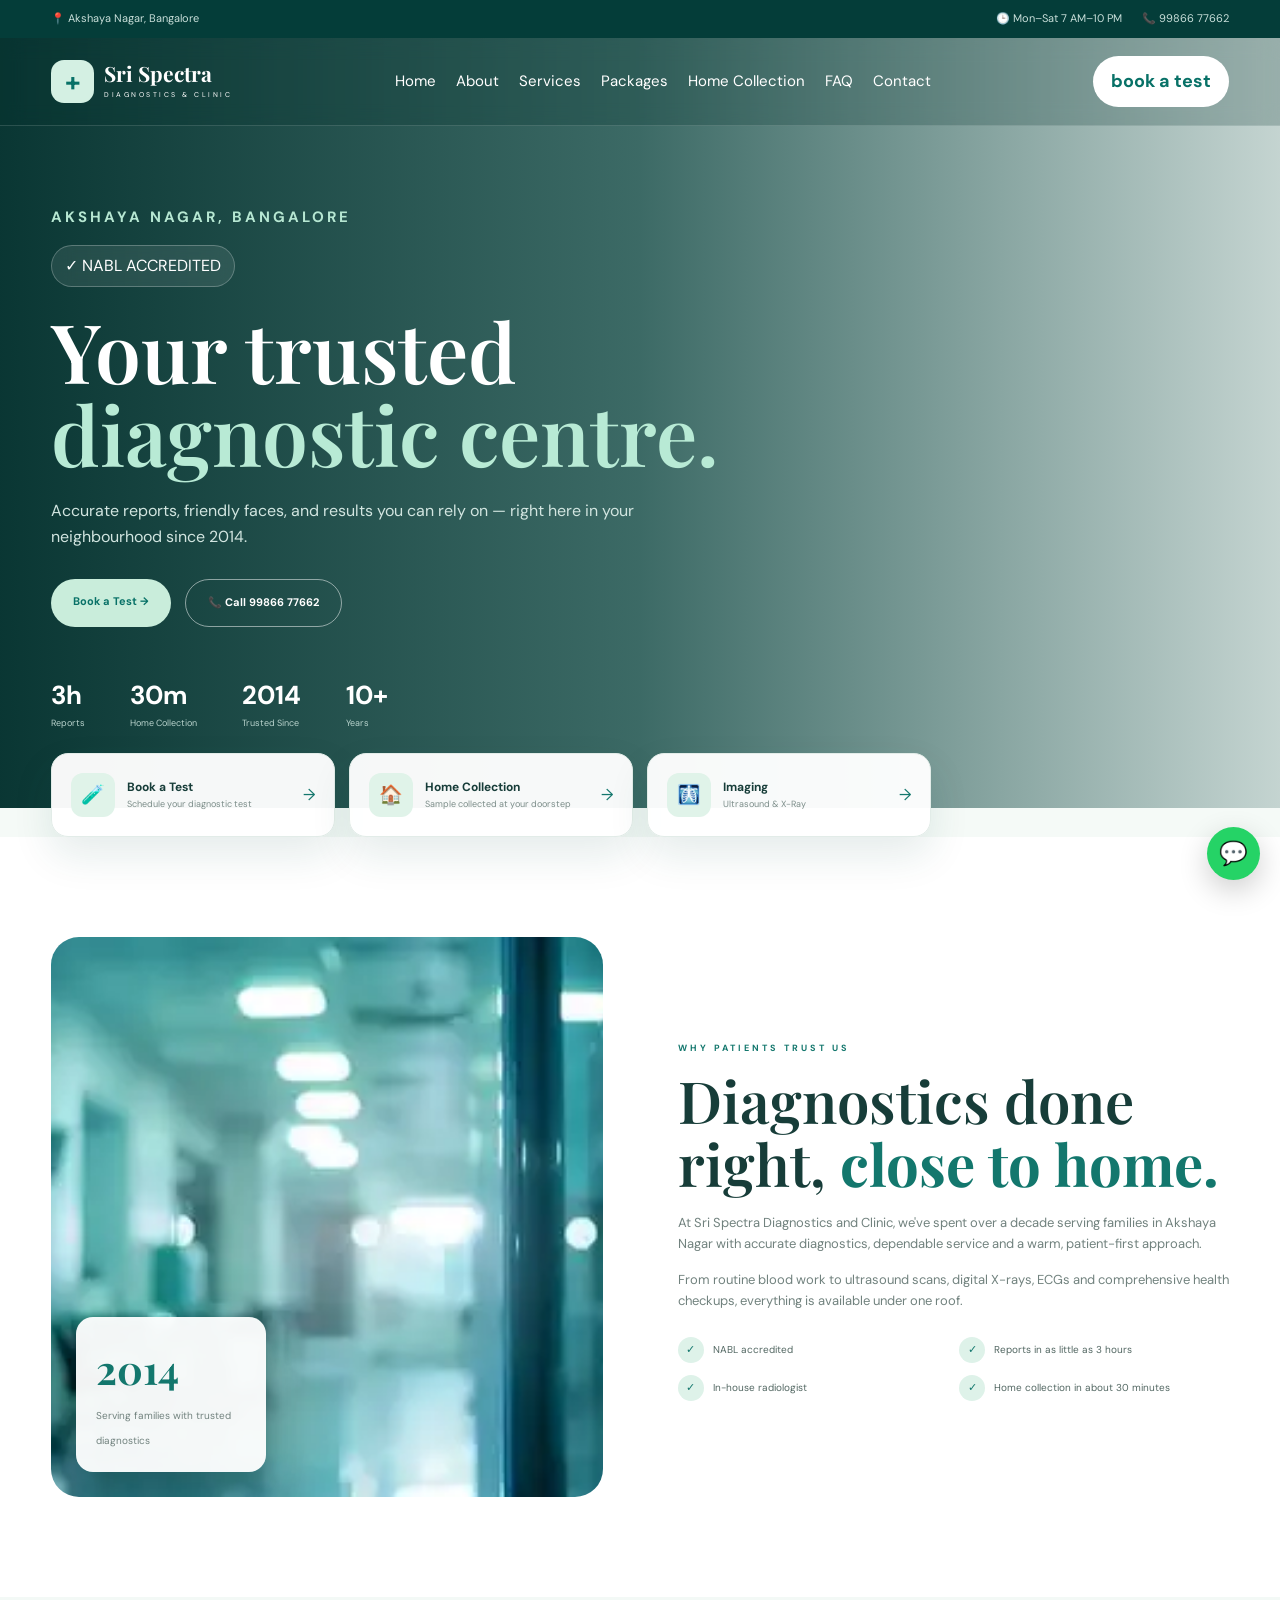
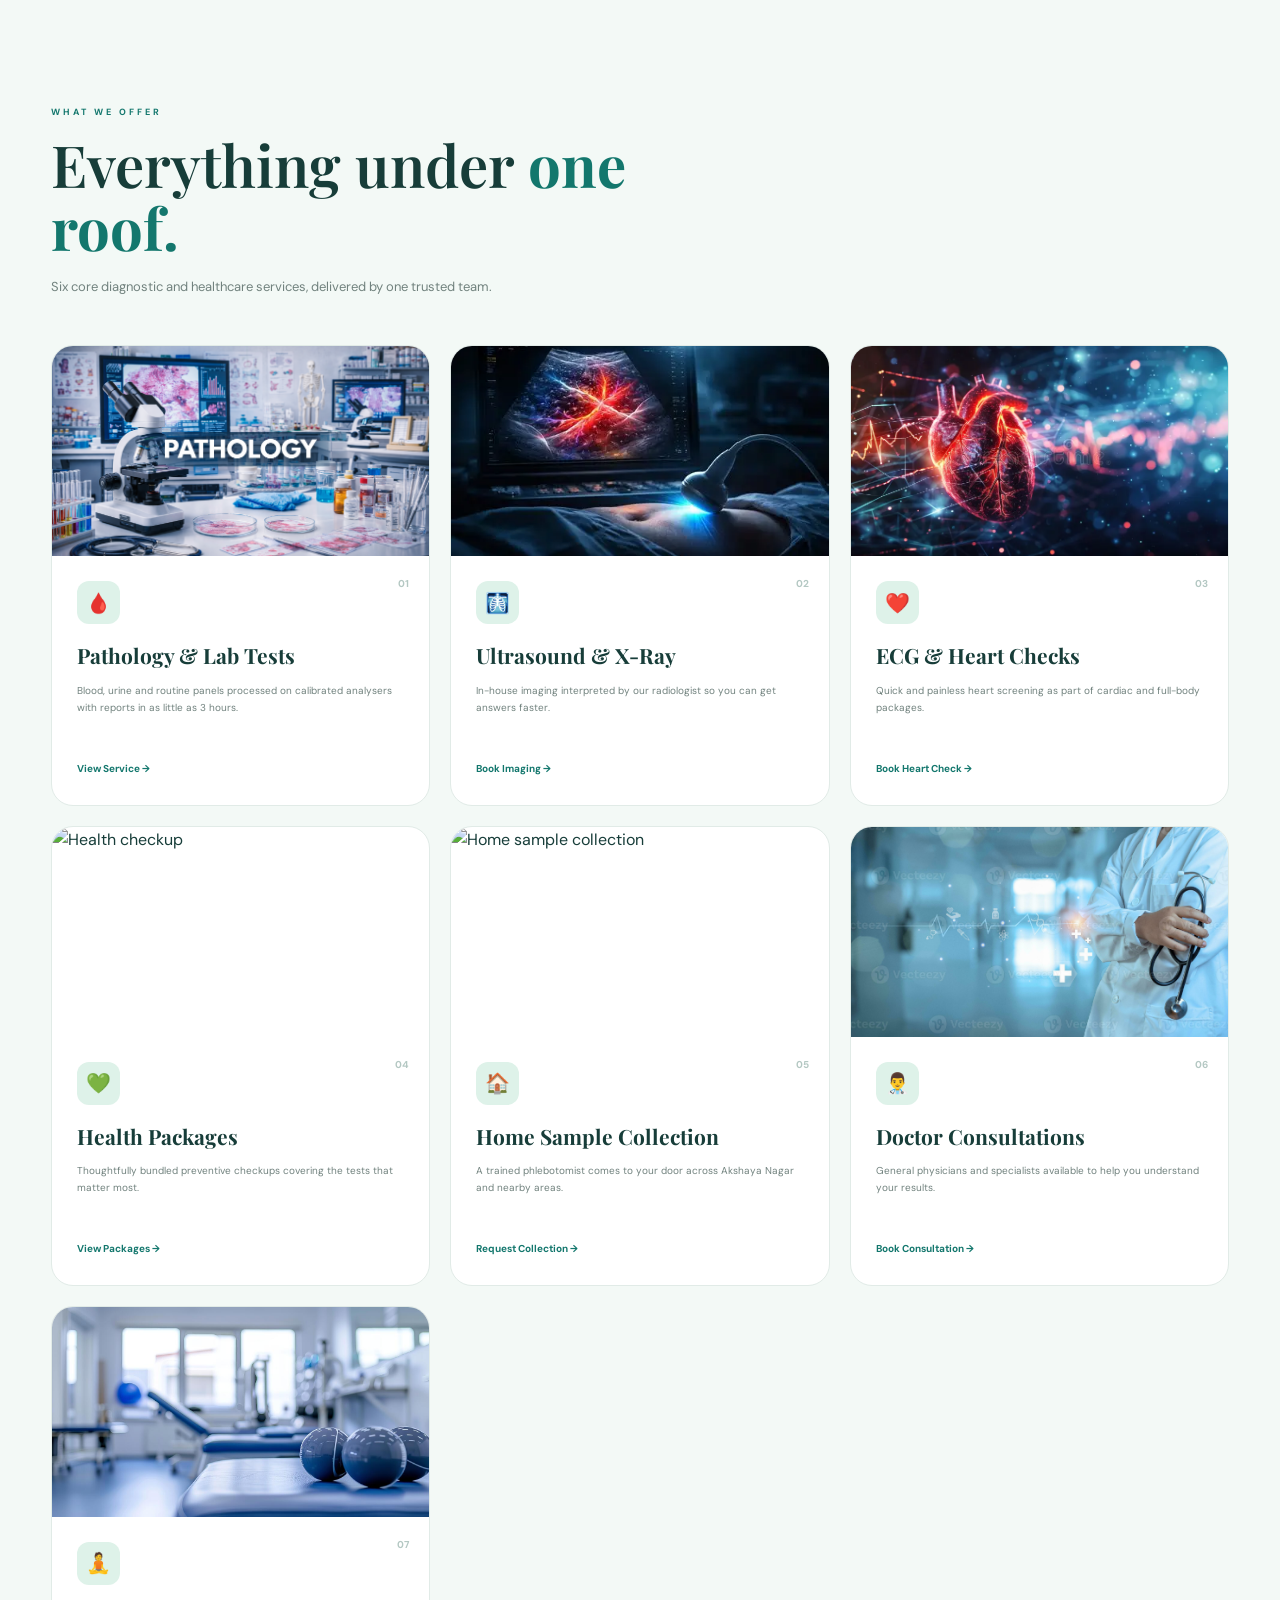
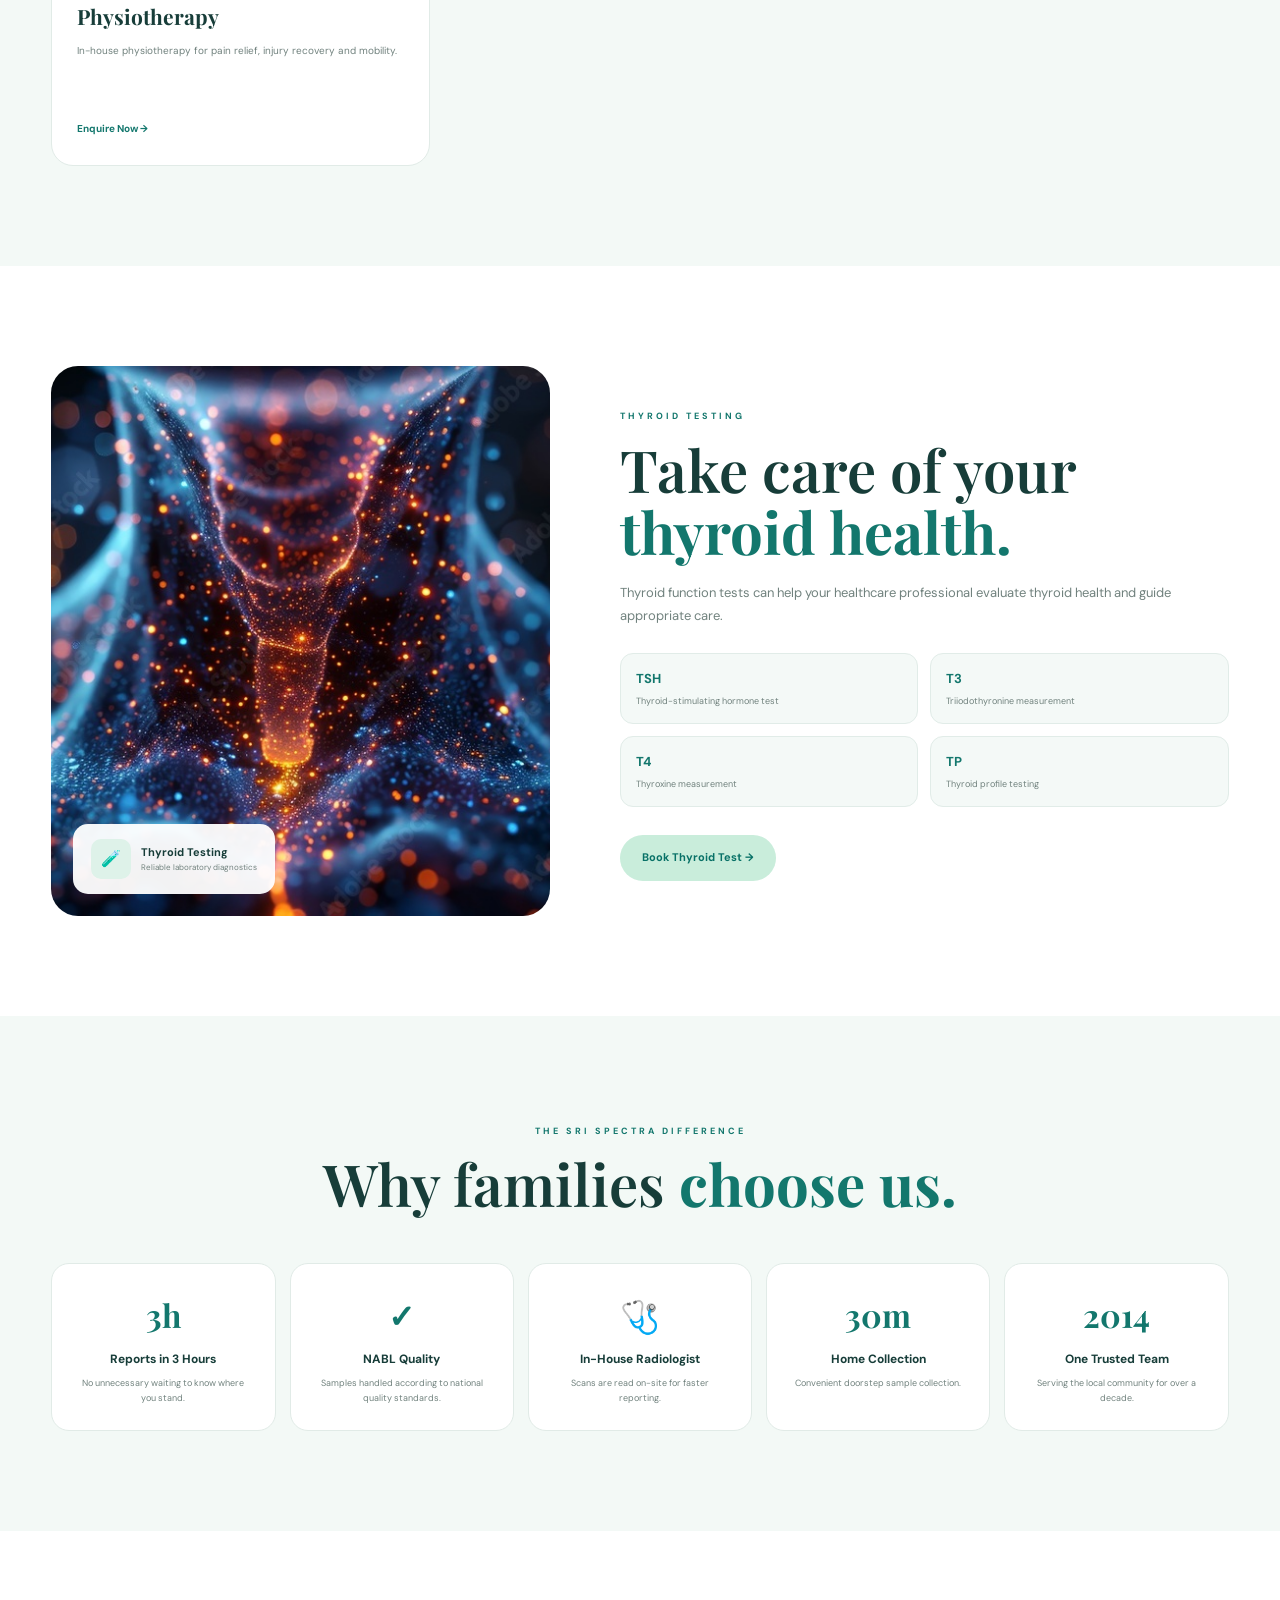
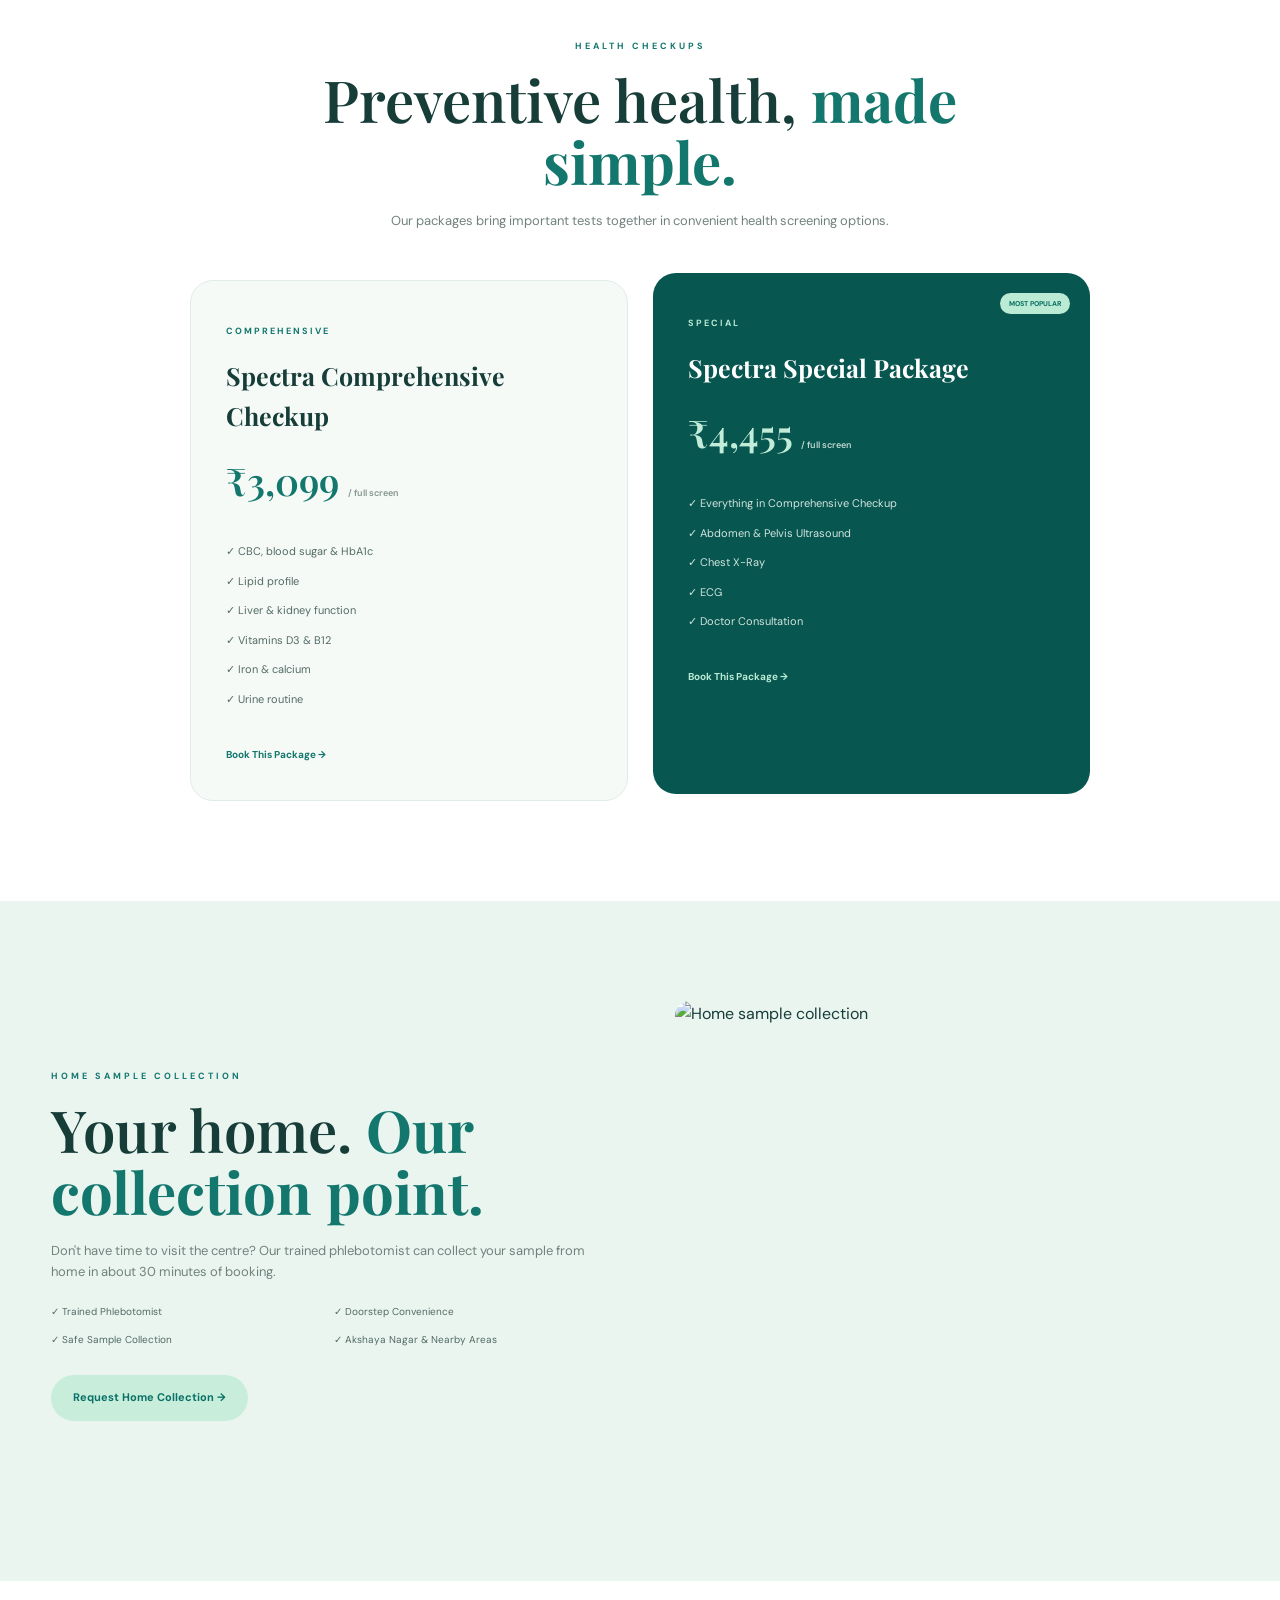
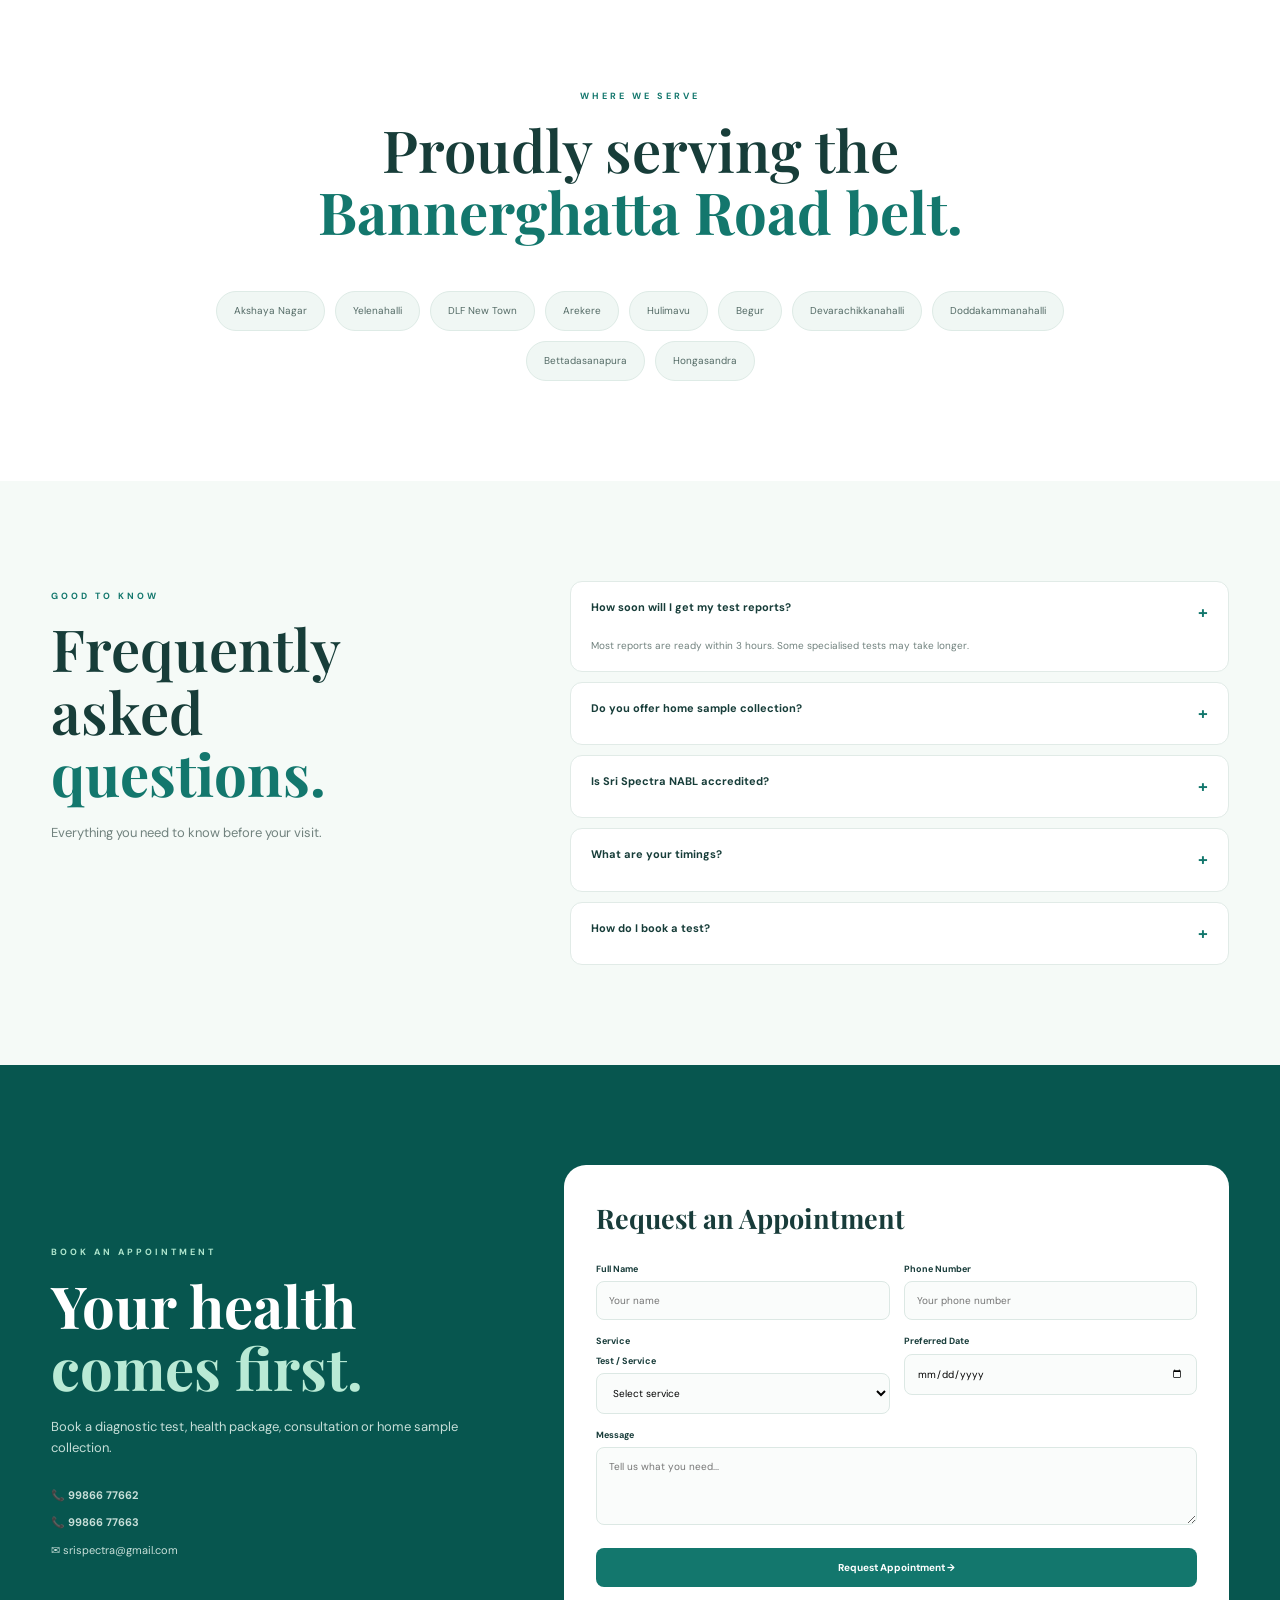
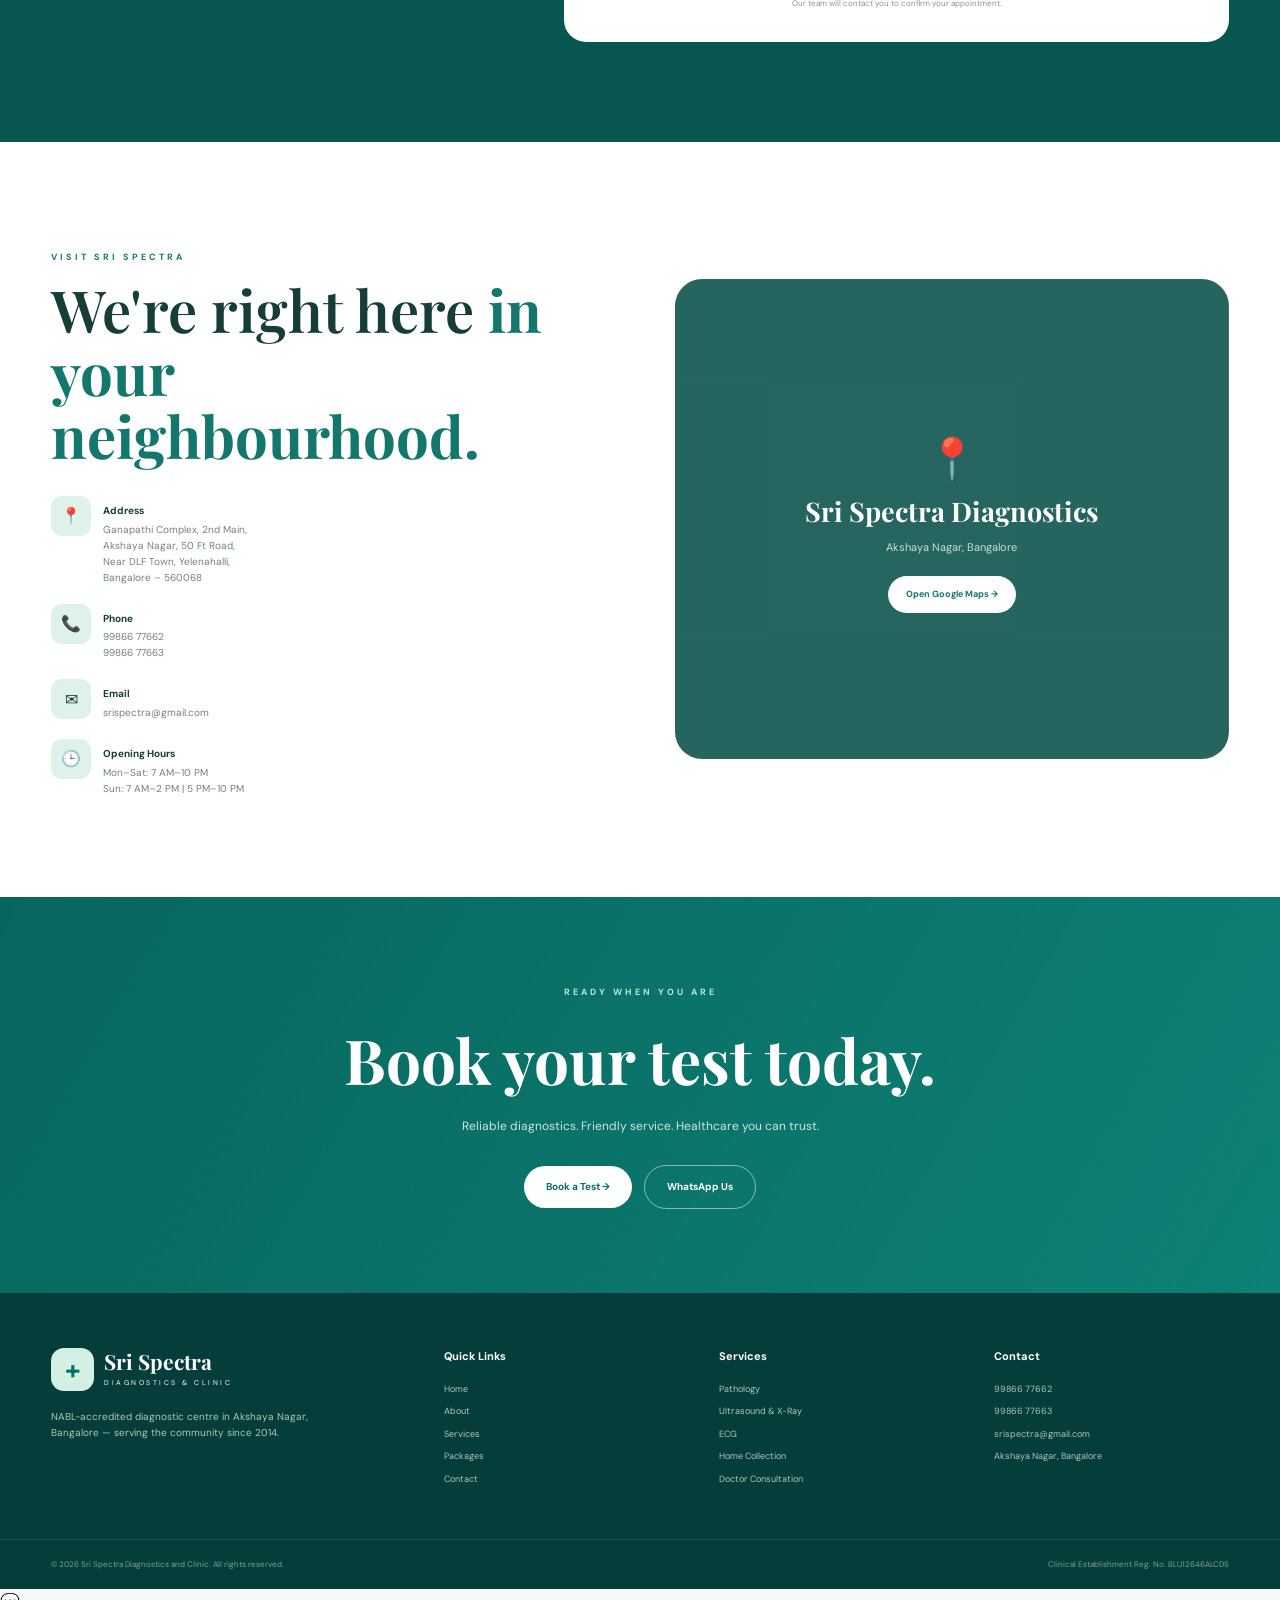
==== commit 3386bbe7: "Add files via upload" ====
--- a/index.html
+++ b/index.html
@@ -20,7 +20,6 @@
 </head>
 
 <body>
-
 
 <!-- =====================================================
      TOP BAR
@@ -73,17 +72,62 @@
             <a href="collection.html">Home Collection</a>
             <a href="faq.html">FAQ</a>
             <a href="contact.html">Contact</a>
-
         </nav>
-
-
-        <a href="#booking" class="nav-btn">
-            Book a Test
-        </a>
-
-    </div>
-
-</header>
+                 <a href="#booking" class="nav-btn">
+
+                <spam> book a test</spam>
+                 </a>
+        
+
+
+    </div>
+    <div>
+        <!-- Mobile Menu Button -->
+         <a>
+<button class="mobile-menu-btn" id="mobileMenuBtn" aria-label="Open Menu">
+</button>
+         </a>
+     
+    <span></span>
+    <span></span>
+    <span></span>
+
+
+<!-- Mobile Navigation -->
+<div class="mobile-nav" id="mobileNav">
+    <a href="#home">
+        <span>⌂</span>
+        Home
+    </a>
+
+    <a href="#about">
+        <span>→</span>
+        About
+    </a>
+
+    <a href="#services">
+        <span>→</span>
+        Services
+    </a>
+
+    <a href="#packages">
+        <span>→</span>
+        Health Packages
+    </a>
+
+    <a href="#booking">
+        <span>→</span>
+        Book Appointment
+    </a>
+
+    <a href="#contact">
+        <span>→</span>
+        Contact
+    </a>
+</div>
+    </div>
+    </header>
+
 
 
 <!-- =====================================================
@@ -197,7 +241,7 @@
         </a>
 
 
-        <a href="#services" class="quick-card">
+        <a href="service.html" class="quick-card">
 
             <div class="quick-icon">🩻</div>
 
@@ -211,21 +255,7 @@
         </a>
 
 
-        <a
-          href="..."target="_blank"rel="noopener noreferrer"aria-label="Contact us">
-             <span>...</span>
-            </a>
-
-            <div class="quick-icon">💬</div>
-
-            <div>
-                <h3>WhatsApp Us</h3>
-                <p>Talk to our team</p>
-            </div>
-
-            <span>→</span>
-
-        </a>
+        
 
     </div>
 
@@ -474,7 +504,7 @@
                         covering the tests that matter most.
                     </p>
 
-                    <a href="#booking">
+                    <a href="package.html">
                         View Packages →
                     </a>
 
@@ -508,7 +538,7 @@
                         across Akshaya Nagar and nearby areas.
                     </p>
 
-                    <a href="#collection">
+                    <a href="collection.html">
                         Request Collection →
                     </a>
 
@@ -915,7 +945,7 @@
             </div>
 
 
-            <a href="#booking" class="btn-primary">
+            <a href="collection.html" class="btn-primary">
                 Request Home Collection →
             </a>
 
--- a/style.css
+++ b/style.css
@@ -168,7 +168,7 @@
 nav a {
     color: white;
 
-    font-size: 10px;
+    font-size: 15px;
 
     transition: 0.3s;
 }
@@ -189,11 +189,187 @@
 
     color: #087167;
 
-    font-size: 10px;
+    font-size: 18px;
 
     font-weight: 700;
 
     white-space: nowrap;
+}
+/* =========================================
+   MOBILE MENU
+========================================= */
+
+.mobile-menu-btn {
+    display: none;
+    width: 45px;
+    height: 45px;
+    border: none;
+    border-radius: 12px;
+    background: rgba(255, 255, 255, 0.18);
+    border: 1px solid rgba(255, 255, 255, 0.35);
+    -webkit-backdrop-filter: blur(15px);
+backdrop-filter: blur(15px);
+    cursor: pointer;
+    padding: 10px;
+    flex-direction: column;
+    justify-content: center;
+    align-items: center;
+    gap: 5px;
+}
+
+.mobile-menu-btn span {
+    display: block;
+    width: 22px;
+    height: 2.5px;
+    background: #ffffff;
+    border-radius: 5px;
+    transition: all 0.3s ease;
+}
+
+/* Mobile Navigation Box */
+
+.mobile-nav {
+    display: none;
+}
+
+
+/* =========================================
+   MOBILE RESPONSIVE
+========================================= */
+
+@media (max-width: 768px) {
+
+    /* Hide desktop navigation */
+    .desktop-nav {
+        display: none !important;
+    }
+
+    /* Show menu button */
+    .mobile-menu-btn {
+        display: flex;
+        margin-left: auto;
+    }
+
+    /* Mobile dropdown */
+    .mobile-nav {
+        position: absolute;
+        top: 75px;
+        left: 15px;
+        right: 15px;
+
+        display: flex;
+        flex-direction: column;
+
+        padding: 12px;
+
+        background: rgba(255, 255, 255, 0.95);
+        -webkit-backdrop-filter: blur(15px);
+        -webkit-backdrop-filter: blur(15px);
+          backdrop-filter: blur(15px);
+
+        border: 1px solid rgba(255, 255, 255, 0.7);
+        border-radius: 20px;
+
+        box-shadow: 0 15px 40px rgba(0, 70, 50, 0.20);
+
+        opacity: 0;
+        visibility: hidden;
+        transform: translateY(-15px);
+
+        transition: all 0.3s ease;
+
+        z-index: 9999;
+    }
+
+    /* Open mobile menu */
+    .mobile-nav.active {
+        opacity: 1;
+        visibility: visible;
+        transform: translateY(0);
+    }
+
+    /* Menu links */
+    .mobile-nav a {
+        display: flex;
+        align-items: center;
+        gap: 14px;
+
+        padding: 14px 16px;
+
+        color: #075c46;
+        text-decoration: none;
+
+        font-size: 16px;
+        font-weight: 600;
+
+        border-radius: 12px;
+
+        transition: all 0.25s ease;
+    }
+
+    /* Arrow / icon */
+    .mobile-nav a span {
+        width: 30px;
+        height: 30px;
+
+        display: flex;
+        align-items: center;
+        justify-content: center;
+
+        border-radius: 50%;
+
+        background: #e7f8f1;
+        color: #07855f;
+
+        font-size: 18px;
+        font-weight: bold;
+    }
+
+    /* Hover / tap */
+    .mobile-nav a:hover {
+        background: #e8f8f2;
+        transform: translateX(5px);
+    }
+
+    /* Hamburger animation */
+    .mobile-menu-btn.active span:nth-child(1) {
+        transform: translateY(7.5px) rotate(45deg);
+    }
+
+    .mobile-menu-btn.active span:nth-child(2) {
+        opacity: 0;
+    }
+
+    .mobile-menu-btn.active span:nth-child(3) {
+        transform: translateY(-7.5px) rotate(-45deg);
+    }
+
+}
+
+
+/* =========================================
+   SMALL PHONES
+========================================= */
+
+@media (max-width: 480px) {
+
+    .mobile-menu-btn {
+        width: 42px;
+        height: 42px;
+    }
+
+    .mobile-nav {
+        top: 70px;
+        left: 10px;
+        right: 10px;
+        border-radius: 18px;
+    }
+
+    .mobile-nav a {
+        font-size: 15px;
+        padding: 13px 14px;
+    }
+
 }
 
 
@@ -246,7 +422,7 @@
 
     color: #b6e7d2;
 
-    font-size: 10px;
+    font-size: 15px;
 
     letter-spacing: 3px;
 
@@ -269,7 +445,7 @@
 
     border-radius: 30px;
 
-    font-size: 9px;
+    font-size: px;
 
     margin-bottom: 22px;
 }
@@ -1121,7 +1297,7 @@
 
     overflow: hidden;
 
-    border-radius: 27px;
+    border-radius: 15px;
 }
 
 .collection-image img {
